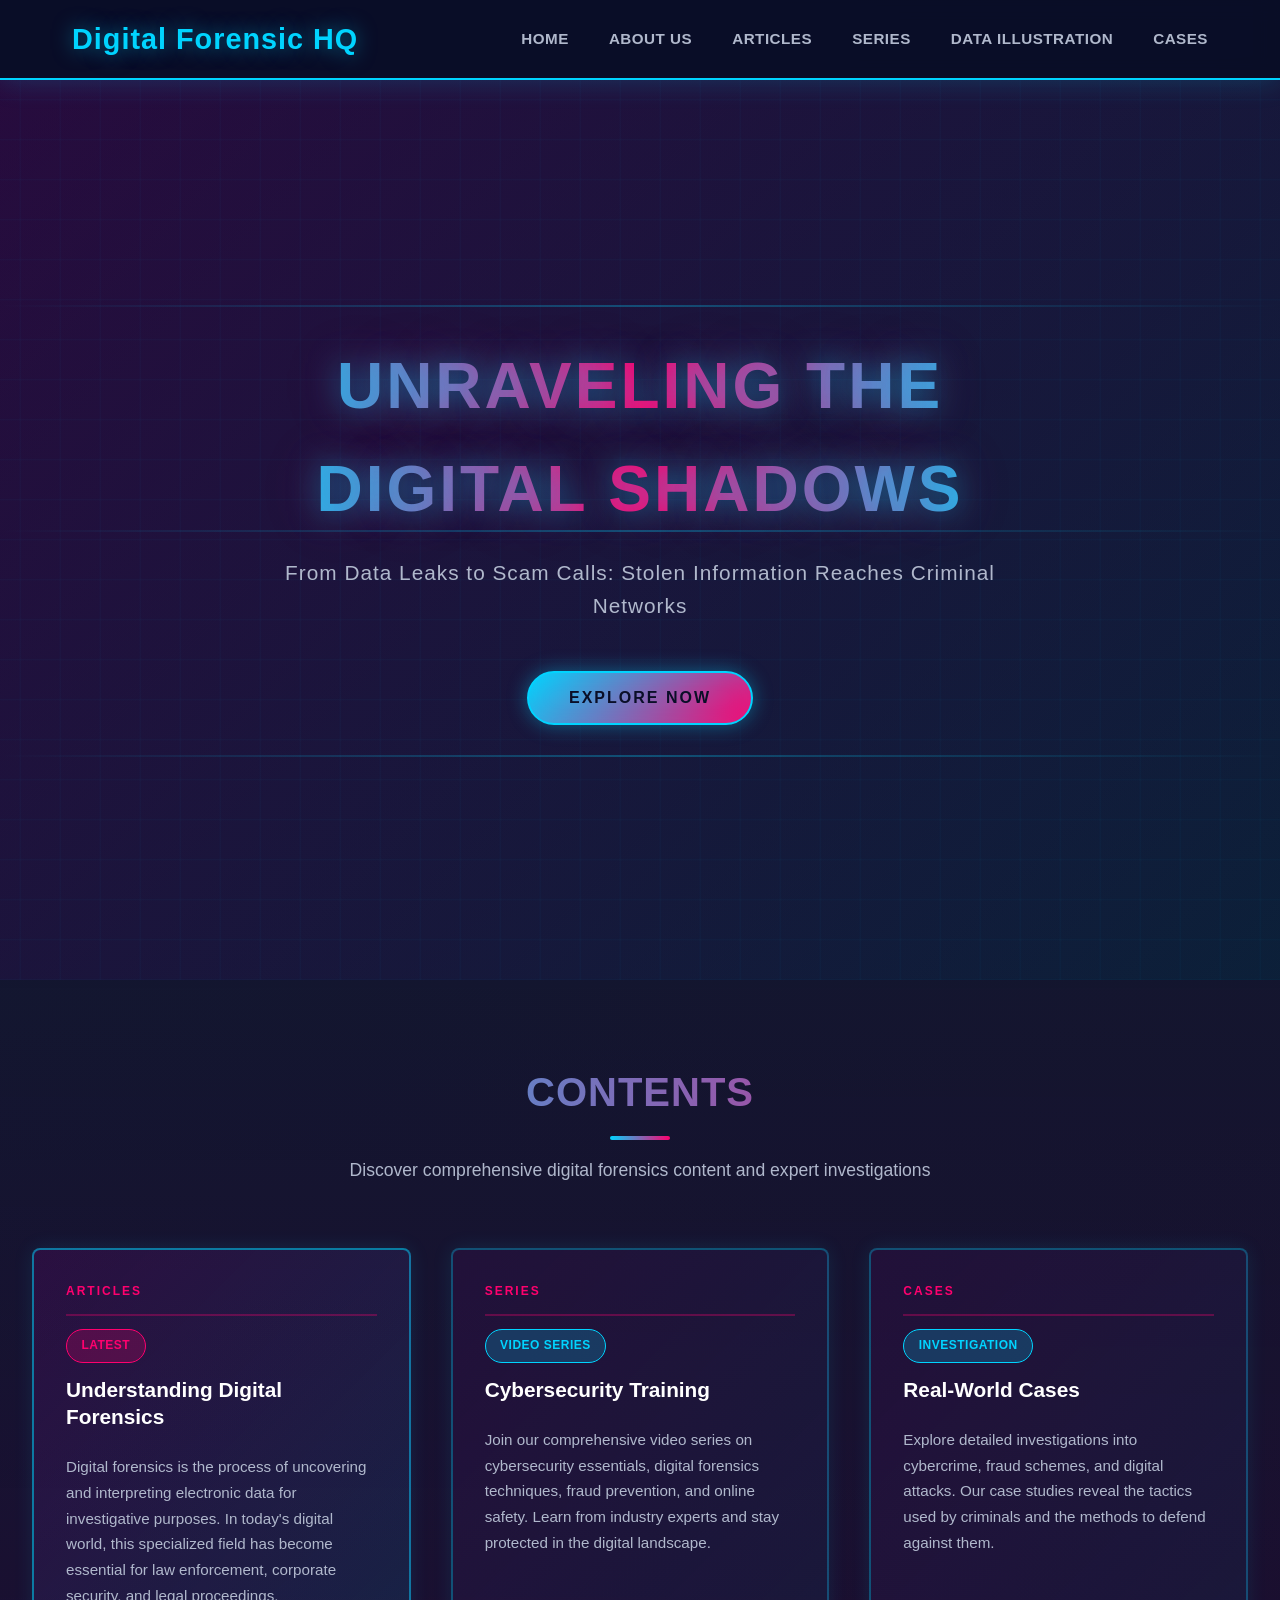
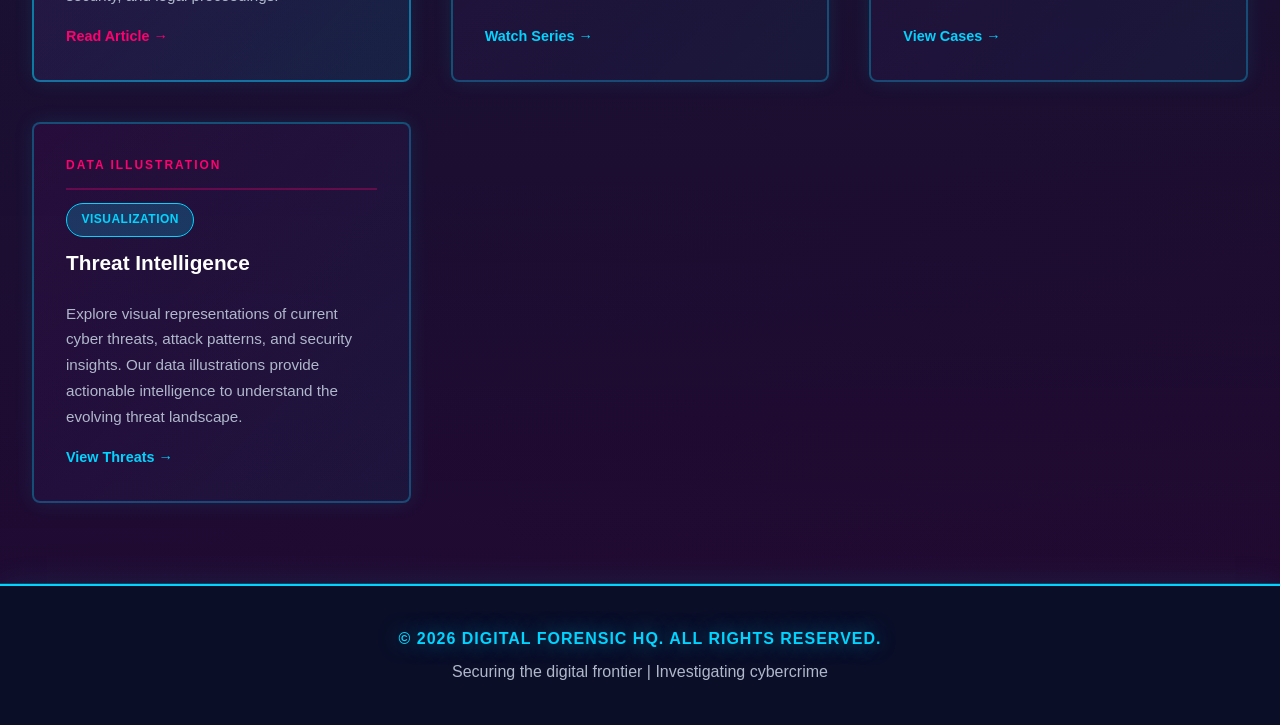
==== index.html @ 9def60b6 "feat: Add comprehensive cases page with real-world data breach case studies and takeaways" ====
<!DOCTYPE html>
<html lang="en">
<head>
    <meta charset="UTF-8">
    <meta name="viewport" content="width=device-width, initial-scale=1.0">
    <title>Digital Forensic HQ</title>
    <link rel="icon" href="data:image/svg+xml,<svg xmlns='http://www.w3.org/2000/svg' viewBox='0 0 100 100'><text y='75' font-size='75' fill='%2300d4ff' font-weight='bold'>◆</text></svg>" type="image/svg+xml">
    <link rel="stylesheet" href="styles.css">
</head>
<body>
    <!-- Navigation -->
    <nav class="navbar">
        <div class="nav-container">
            <div class="nav-logo">
                <span class="logo-text">Digital Forensic HQ</span>
            </div>
            <ul class="nav-menu">
                <li class="nav-item"><a href="index.html" class="nav-link">Home</a></li>
                <li class="nav-item"><a href="about.html" class="nav-link">About Us</a></li>
                <li class="nav-item dropdown">
                    <a href="articles.html" class="nav-link dropdown-toggle">Articles</a>
                    <ul class="dropdown-menu">
                        <li><a href="article1.html" class="dropdown-link">Article 1</a></li>
                        <li><a href="article2.html" class="dropdown-link">Article 2</a></li>
                        <li><a href="article3.html" class="dropdown-link">Article 3</a></li>
                    </ul>
                </li>
                <li class="nav-item"><a href="series.html" class="nav-link">Series</a></li>
                <li class="nav-item"><a href="data-illustration.html" class="nav-link">Data Illustration</a></li>
                <li class="nav-item"><a href="cases.html" class="nav-link">Cases</a></li>
            </ul>
            <div class="hamburger" id="hamburger">
                <span></span>
                <span></span>
                <span></span>
            </div>
        </div>
    </nav>

    <!-- Hero Section -->
    <section class="hero">
        <div class="circuit-overlay"></div>
        <div class="hero-content">
            <h1 class="hero-title">Unraveling the Digital Shadows</h1>
            <p class="hero-subtitle">From Data Leaks to Scam Calls: Stolen Information Reaches Criminal Networks</p>
            <button class="cta-button">Explore Now</button>
        </div>
        <div class="neon-lines">
            <div class="line line-1"></div>
            <div class="line line-2"></div>
            <div class="line line-3"></div>
        </div>
    </section>

    <!-- Services Section -->
    <section class="content-section" id="content">
        <div class="content-container">
            <div class="section-header">
                <h2 class="section-title">Contents</h2>
                <p class="section-subtitle">Discover comprehensive digital forensics content and expert investigations</p>
            </div>
            <div class="content-grid">
                <!-- Featured Content Card -->
                <article class="content-card featured">
                    <div class="content-category">ARTICLES</div>
                    <div class="content-header">
                        <span class="content-badge">Latest</span>
                        <h3 class="content-title">Understanding Digital Forensics</h3>
                    </div>
                    <p class="content-description">Digital forensics is the process of uncovering and interpreting electronic data for investigative purposes. In today's digital world, this specialized field has become essential for law enforcement, corporate security, and legal proceedings.</p>
                    <a href="article1.html" class="content-link">Read Article →</a>
                </article>

                <!-- Content Card 2 -->
                <article class="content-card">
                    <div class="content-category">SERIES</div>
                    <div class="content-header">
                        <span class="content-badge">Video Series</span>
                        <h3 class="content-title">Cybersecurity Training</h3>
                    </div>
                    <p class="content-description">Join our comprehensive video series on cybersecurity essentials, digital forensics techniques, fraud prevention, and online safety. Learn from industry experts and stay protected in the digital landscape.</p>
                    <a href="series.html" class="content-link">Watch Series →</a>
                </article>

                <!-- Content Card 3 -->
                <article class="content-card">
                    <div class="content-category">CASES</div>
                    <div class="content-header">
                        <span class="content-badge">Investigation</span>
                        <h3 class="content-title">Real-World Cases</h3>
                    </div>
                    <p class="content-description">Explore detailed investigations into cybercrime, fraud schemes, and digital attacks. Our case studies reveal the tactics used by criminals and the methods to defend against them.</p>
                    <a href="article1.html" class="content-link">View Cases →</a>
                </article>

                <!-- Content Card 4 -->
                <article class="content-card">
                    <div class="content-category">DATA ILLUSTRATION</div>
                    <div class="content-header">
                        <span class="content-badge">Visualization</span>
                        <h3 class="content-title">Threat Intelligence</h3>
                    </div>
                    <p class="content-description">Explore visual representations of current cyber threats, attack patterns, and security insights. Our data illustrations provide actionable intelligence to understand the evolving threat landscape.</p>
                    <a href="data-illustration.html" class="content-link">View Threats →</a>
                </article>
            </div>
        </div>
    </section>

    <!-- Footer -->
    <footer class="footer">
        <div class="footer-content">
            <p>&copy; 2026 Digital Forensic HQ. All rights reserved.</p>
            <p>Securing the digital frontier | Investigating cybercrime</p>
        </div>
    </footer>

    <script src="script.js"></script>
</body>
</html>
---- styles.css ----
/* ===========================
   DIGITAL FORENSIC HQ - CYBERPUNK THEME
   Professional Structure + Neon Colors
   =========================== */

* {
    margin: 0;
    padding: 0;
    box-sizing: border-box;
}

:root {
    --primary-dark: #0a0e27;
    --secondary-dark: #1a1f3a;
    --accent-cyan: #00d4ff;
    --accent-magenta: #ff006e;
    --accent-purple: #6a0572;
    --text-primary: #ffffff;
    --text-secondary: #b0b8cc;
    --neon-glow: 0 0 20px rgba(0, 212, 255, 0.5);
    --neon-glow-magenta: 0 0 20px rgba(255, 0, 110, 0.5);
}

html {
    scroll-behavior: smooth;
}

body {
    font-family: 'Segoe UI', Tahoma, Geneva, Verdana, sans-serif;
    background: linear-gradient(135deg, var(--primary-dark) 0%, #0f0a20 100%);
    color: var(--text-primary);
    line-height: 1.6;
    overflow-x: hidden;
}

/* ===== TOP BAR ===== */
.top-bar {
    background: var(--primary-dark);
    color: var(--text-primary);
    padding: 0.7rem 0;
    border-bottom: 2px solid var(--accent-cyan);
    font-size: 0.85rem;
    box-shadow: 0 0 20px rgba(0, 212, 255, 0.2);
}

.top-bar-container {
    max-width: 1200px;
    margin: 0 auto;
    padding: 0 2rem;
    display: flex;
    justify-content: space-between;
    align-items: center;
}

.top-bar-date,
.top-bar-edition {
    letter-spacing: 0.5px;
}

/* ===== NAVIGATION ===== */
.navbar {
    position: sticky;
    top: 0;
    width: 100%;
    background: rgba(10, 14, 39, 0.95);
    backdrop-filter: blur(10px);
    border-bottom: 2px solid var(--accent-cyan);
    box-shadow: 0 0 30px rgba(0, 212, 255, 0.2);
    z-index: 1000;
    padding: 0;
}

.nav-container {
    max-width: 1200px;
    margin: 0 auto;
    padding: 1rem 2rem;
    display: flex;
    justify-content: space-between;
    align-items: center;
}

.nav-logo {
    display: flex;
    align-items: center;
    font-size: 1.8rem;
    font-weight: 700;
    color: var(--accent-cyan);
    text-decoration: none;
    letter-spacing: 1px;
    text-shadow: var(--neon-glow);
}

.logo-text {
    color: var(--accent-cyan);
    text-shadow: var(--neon-glow);
}

.nav-menu {
    display: flex;
    list-style: none;
    gap: 2.5rem;
}

.nav-link {
    color: var(--text-secondary);
    text-decoration: none;
    font-size: 0.95rem;
    font-weight: 600;
    letter-spacing: 0.5px;
    position: relative;
    transition: all 0.3s ease;
    text-transform: uppercase;
}

.nav-link::after {
    content: '';
    position: absolute;
    bottom: -5px;
    left: 0;
    width: 0;
    height: 3px;
    background: linear-gradient(90deg, var(--accent-cyan), var(--accent-magenta));
    transition: width 0.3s ease;
}

.nav-link:hover {
    color: var(--accent-cyan);
    text-shadow: var(--neon-glow);
}

.nav-link:hover::after {
    width: 100%;
}

/* ===== DROPDOWN MENU ===== */
.dropdown {
    position: relative;
}


.dropdown:hover .dropdown-toggle::after {
    transform: rotate(180deg);
}

.dropdown-menu {
    display: none;
    position: absolute;
    top: 100%;
    left: 0;
    background: rgba(10, 14, 39, 0.98);
    backdrop-filter: blur(10px);
    border: 2px solid var(--accent-cyan);
    border-top: none;
    border-radius: 0 0 5px 5px;
    min-width: 250px;
    list-style: none;
    padding: 0.5rem 0;
    margin-top: -2px;
    box-shadow: 0 10px 30px rgba(0, 212, 255, 0.2);
    z-index: 999;
}

.dropdown:hover .dropdown-menu {
    display: block;
    animation: slideDown 0.3s ease;
}

@keyframes slideDown {
    from {
        opacity: 0;
        transform: translateY(-10px);
    }
    to {
        opacity: 1;
        transform: translateY(0);
    }
}

.dropdown-menu li {
    padding: 0;
}

.dropdown-link {
    display: block;
    padding: 0.8rem 1.5rem;
    color: var(--text-secondary);
    text-decoration: none;
    font-size: 0.9rem;
    letter-spacing: 0.5px;
    transition: all 0.3s ease;
    border-left: 3px solid transparent;
    text-transform: none;
}

.dropdown-link:hover {
    color: var(--accent-cyan);
    background: rgba(0, 212, 255, 0.1);
    border-left-color: var(--accent-magenta);
    text-shadow: var(--neon-glow);
}

.hamburger {
    display: none;
    flex-direction: column;
    cursor: pointer;
    gap: 5px;
    z-index: 1001;
}

.hamburger span {
    width: 25px;
    height: 3px;
    background: var(--accent-cyan);
    transition: all 0.3s ease;
    border-radius: 2px;
    display: block;
}

.hamburger.active span:nth-child(1) {
    transform: rotate(-45deg) translate(-5px, 6px);
}

.hamburger.active span:nth-child(2) {
    opacity: 0;
}

.hamburger.active span:nth-child(3) {
    transform: rotate(45deg) translate(-5px, -6px);
}

/* ===== FEATURED STORY SECTION ===== */
.featured-story {
    background: linear-gradient(135deg, rgba(106, 5, 114, 0.3) 0%, rgba(0, 212, 255, 0.1) 100%);
    padding: 4rem 2rem;
    border-bottom: 3px solid var(--accent-cyan);
}

.featured-container {
    max-width: 1200px;
    margin: 0 auto;
}

.main-story {
    max-width: 900px;
}

.story-title {
    font-size: 3.2rem;
    font-weight: 900;
    color: var(--text-primary);
    margin-bottom: 1rem;
    line-height: 1.2;
    text-transform: uppercase;
    letter-spacing: 2px;
    background: linear-gradient(90deg, var(--accent-cyan), var(--accent-magenta), var(--accent-cyan));
    -webkit-background-clip: text;
    -webkit-text-fill-color: transparent;
    background-clip: text;
    text-shadow: 0 0 30px rgba(0, 212, 255, 0.5), 0 0 60px rgba(255, 0, 110, 0.3);
}

.story-subtitle {
    font-size: 1.4rem;
    color: var(--text-secondary);
    margin-bottom: 1rem;
    font-style: italic;
}

.story-byline {
    font-size: 0.9rem;
    color: var(--text-secondary);
    margin-bottom: 1.5rem;
    font-weight: 600;
}

.story-excerpt {
    font-size: 1.1rem;
    color: var(--text-primary);
    margin-bottom: 2rem;
    line-height: 1.8;
    max-width: 700px;
}

.read-button {
    background: linear-gradient(135deg, var(--accent-cyan), var(--accent-magenta));
    color: var(--primary-dark);
    padding: 0.9rem 2rem;
    border: 2px solid var(--accent-cyan);
    border-radius: 3px;
    font-size: 0.95rem;
    font-weight: 600;
    cursor: pointer;
    transition: all 0.3s ease;
    text-transform: uppercase;
    letter-spacing: 0.5px;
    box-shadow: 0 0 20px rgba(0, 212, 255, 0.4);
}

.read-button:hover {
    transform: scale(1.05);
    box-shadow: 0 0 40px rgba(0, 212, 255, 0.6), 0 0 80px rgba(255, 0, 110, 0.3);
}

/* ===== HERO SECTION ===== */
.hero {
    margin-top: 0;
    min-height: 100vh;
    display: flex;
    align-items: center;
    justify-content: center;
    position: relative;
    overflow: hidden;
    background: linear-gradient(135deg, rgba(106, 5, 114, 0.3) 0%, rgba(0, 212, 255, 0.1) 100%);
}

.circuit-overlay {
    position: absolute;
    top: 0;
    left: 0;
    right: 0;
    bottom: 0;
    background-image:
        linear-gradient(0deg, transparent 24%, rgba(0, 212, 255, 0.05) 25%, rgba(0, 212, 255, 0.05) 26%, transparent 27%, transparent 74%, rgba(0, 212, 255, 0.05) 75%, rgba(0, 212, 255, 0.05) 76%, transparent 77%, transparent),
        linear-gradient(90deg, transparent 24%, rgba(0, 212, 255, 0.05) 25%, rgba(0, 212, 255, 0.05) 26%, transparent 27%, transparent 74%, rgba(0, 212, 255, 0.05) 75%, rgba(0, 212, 255, 0.05) 76%, transparent 77%, transparent);
    background-size: 80px 80px;
    animation: moveGrid 8s linear infinite;
    opacity: 0.5;
}

@keyframes moveGrid {
    0% { transform: translate(0, 0); }
    100% { transform: translate(80px, 80px); }
}

.hero-content {
    position: relative;
    z-index: 10;
    text-align: center;
    max-width: 800px;
}

.hero-title {
    font-size: 4rem;
    font-weight: 900;
    margin-bottom: 1rem;
    text-transform: uppercase;
    letter-spacing: 3px;
    text-shadow: 0 0 30px rgba(0, 212, 255, 0.5),
                 0 0 60px rgba(255, 0, 110, 0.3);
    background: linear-gradient(90deg, var(--accent-cyan), var(--accent-magenta), var(--accent-cyan));
    -webkit-background-clip: text;
    -webkit-text-fill-color: transparent;
    background-clip: text;
    animation: flicker 0.15s infinite;
}

@keyframes flicker {
    0%, 19%, 21%, 23%, 25%, 54%, 56%, 100% {
        text-shadow: 0 0 30px rgba(0, 212, 255, 0.5),
                     0 0 60px rgba(255, 0, 110, 0.3);
    }
    20%, 24%, 55% {
        text-shadow: 0 0 10px rgba(0, 212, 255, 0.3),
                     0 0 20px rgba(255, 0, 110, 0.1);
    }
}

.hero-subtitle {
    font-size: 1.3rem;
    color: var(--text-secondary);
    margin-bottom: 3rem;
    letter-spacing: 1px;
}

.cta-button {
    padding: 1rem 2.5rem;
    font-size: 1rem;
    font-weight: bold;
    text-transform: uppercase;
    letter-spacing: 2px;
    background: linear-gradient(135deg, var(--accent-cyan), var(--accent-magenta));
    color: var(--primary-dark);
    border: 2px solid var(--accent-cyan);
    border-radius: 50px;
    cursor: pointer;
    transition: all 0.3s ease;
    box-shadow: 0 0 20px rgba(0, 212, 255, 0.4), inset 0 0 20px rgba(0, 212, 255, 0.1);
    position: relative;
    overflow: hidden;
}

.cta-button::before {
    content: '';
    position: absolute;
    top: 50%;
    left: 50%;
    width: 0;
    height: 0;
    border-radius: 50%;
    background: rgba(255, 255, 255, 0.2);
    transform: translate(-50%, -50%);
    transition: width 0.6s, height 0.6s;
}

.cta-button:hover {
    transform: scale(1.05);
    box-shadow: 0 0 40px rgba(0, 212, 255, 0.6), 
                0 0 80px rgba(255, 0, 110, 0.3),
                inset 0 0 30px rgba(0, 212, 255, 0.2);
}

.cta-button:active {
    transform: scale(0.98);
}

.neon-lines {
    position: absolute;
    width: 100%;
    height: 100%;
    pointer-events: none;
}

.line {
    position: absolute;
    background: linear-gradient(90deg, transparent, var(--accent-cyan), transparent);
    opacity: 0.3;
    animation: lineMove 4s linear infinite;
}

.line-1 {
    width: 100%;
    height: 2px;
    top: 25%;
}

.line-2 {
    width: 100%;
    height: 2px;
    top: 50%;
    animation-delay: 1.3s;
}

.line-3 {
    width: 100%;
    height: 2px;
    top: 75%;
    animation-delay: 2.6s;
}

@keyframes lineMove {
    0% { transform: translateX(-100%); }
    100% { transform: translateX(100%); }
}

/* ===== SECTION TITLES ===== */
.section-title {
    font-size: 2.5rem;
    font-weight: 900;
    color: var(--text-primary);
    margin-bottom: 2.5rem;
    text-align: center;
    position: relative;
    padding-bottom: 1rem;
    text-transform: uppercase;
    letter-spacing: 2px;
    background: linear-gradient(90deg, var(--accent-cyan), var(--accent-magenta));
    -webkit-background-clip: text;
    -webkit-text-fill-color: transparent;
    background-clip: text;
}

.section-title::after {
    content: '';
    position: absolute;
    bottom: 0;
    left: 50%;
    transform: translateX(-50%);
    width: 60px;
    height: 4px;
    background: linear-gradient(90deg, var(--accent-cyan), var(--accent-magenta));
    border-radius: 2px;
}

/* ===== CONTENT SECTION ===== */
.content-section {
    padding: 5rem 2rem;
    background: linear-gradient(180deg, rgba(26, 31, 58, 0.5) 0%, rgba(106, 5, 114, 0.2) 100%);
    border-bottom: 1px solid rgba(0, 212, 255, 0.2);
}

.content-container {
    max-width: 1400px;
    margin: 0 auto;
}

.section-header {
    text-align: center;
    margin-bottom: 4rem;
}

.section-header .section-title {
    font-size: 2.5rem;
    font-weight: 900;
    background: linear-gradient(90deg, var(--accent-cyan), var(--accent-magenta), var(--accent-cyan));
    background-size: 200% auto;
    -webkit-background-clip: text;
    -webkit-text-fill-color: transparent;
    background-clip: text;
    letter-spacing: 1px;
    margin-bottom: 1rem;
}

.section-subtitle {
    font-size: 1.1rem;
    color: var(--text-secondary);
    max-width: 700px;
    margin: 0 auto;
    line-height: 1.6;
}

.content-grid {
    display: grid;
    grid-template-columns: repeat(auto-fit, minmax(320px, 1fr));
    gap: 2.5rem;
}

.content-card {
    background: linear-gradient(135deg, rgba(106, 5, 114, 0.15) 0%, rgba(0, 212, 255, 0.05) 100%);
    border: 2px solid rgba(0, 212, 255, 0.3);
    border-radius: 8px;
    padding: 2rem;
    transition: all 0.3s ease;
    position: relative;
    overflow: hidden;
    box-shadow: 0 0 20px rgba(0, 212, 255, 0.1);
    display: flex;
    flex-direction: column;
}

.content-card::before {
    content: '';
    position: absolute;
    top: 0;
    left: -100%;
    width: 100%;
    height: 100%;
    background: linear-gradient(90deg, transparent, rgba(0, 212, 255, 0.1), transparent);
    transition: left 0.5s ease;
}

.content-card:hover {
    transform: translateY(-8px);
    border-color: var(--accent-cyan);
    box-shadow: 0 0 40px rgba(0, 212, 255, 0.3), 0 0 60px rgba(255, 0, 110, 0.2);
}

.content-card:hover::before {
    left: 100%;
}

.content-card.featured {
    grid-column: span 1;
    background: linear-gradient(135deg, rgba(106, 5, 114, 0.25) 0%, rgba(0, 212, 255, 0.1) 100%);
    border: 2px solid rgba(0, 212, 255, 0.5);
}

.content-card.featured:hover {
    border-color: var(--accent-magenta);
    box-shadow: 0 0 50px rgba(0, 212, 255, 0.4), 0 0 80px rgba(255, 0, 110, 0.3);
}

.content-header {
    margin-bottom: 1.5rem;
}

.content-badge {
    display: inline-block;
    background: rgba(0, 212, 255, 0.2);
    color: var(--accent-cyan);
    padding: 0.4rem 0.9rem;
    border-radius: 20px;
    font-size: 0.75rem;
    font-weight: 700;
    text-transform: uppercase;
    letter-spacing: 0.5px;
    margin-bottom: 0.8rem;
    border: 1px solid var(--accent-cyan);
}

.content-card.featured .content-badge {
    background: rgba(255, 0, 110, 0.2);
    color: var(--accent-magenta);
    border-color: var(--accent-magenta);
}

.content-title {
    font-size: 1.3rem;
    font-weight: 700;
    color: var(--text-primary);
    margin: 0;
    line-height: 1.3;
}

.content-description {
    color: var(--text-secondary);
    margin-bottom: 1rem;
    line-height: 1.7;
    font-size: 0.95rem;
}

.content-link {
    color: var(--accent-cyan);
    text-decoration: none;
    font-weight: 600;
    font-size: 0.9rem;
    transition: all 0.3s ease;
    margin-top: auto;
    display: inline-block;
}

.content-link:hover {
    color: var(--accent-magenta);
    transform: translateX(5px);
}

.content-card.featured .content-link {
    color: var(--accent-magenta);
}

.content-card.featured .content-link:hover {
    color: var(--accent-cyan);
}

.content-category {
    display: inline-block;
    font-size: 0.75rem;
    font-weight: 900;
    color: var(--accent-magenta);
    letter-spacing: 2px;
    text-transform: uppercase;
    margin-bottom: 0.8rem;
    padding-bottom: 0.8rem;
    border-bottom: 2px solid rgba(255, 0, 110, 0.3);
    width: 100%;
}

/* Responsive Design for Content Section */
@media (max-width: 1024px) {
    .section-header {
        margin-bottom: 3rem;
    }

    .section-header .section-title {
        font-size: 2rem;
    }

    .content-card.featured {
        grid-column: span 1;
    }

    .content-grid {
        grid-template-columns: repeat(auto-fit, minmax(280px, 1fr));
    }
}

@media (max-width: 768px) {
    .content-section {
        padding: 3rem 1.5rem;
    }

    .section-header {
        margin-bottom: 2.5rem;
    }

    .section-header .section-title {
        font-size: 1.8rem;
    }

    .section-subtitle {
        font-size: 1rem;
    }

    .content-grid {
        grid-template-columns: 1fr;
        gap: 2rem;
    }

    .content-card {
        padding: 1.5rem;
    }

    .content-title {
        font-size: 1.1rem;
    }

    .content-description {
        font-size: 0.9rem;
    }
}

@media (max-width: 480px) {
    .content-section {
        padding: 2rem 1rem;
    }

    .section-header {
        margin-bottom: 2rem;
    }

    .section-header .section-title {
        font-size: 1.5rem;
    }

    .section-subtitle {
        font-size: 0.9rem;
    }

    .content-grid {
        gap: 1.5rem;
    }

    .content-card {
        padding: 1.2rem;
    }

    .content-badge {
        font-size: 0.65rem;
        padding: 0.3rem 0.7rem;
    }

    .content-title {
        font-size: 1rem;
    }

    .content-description {
        font-size: 0.85rem;
        margin-bottom: 0.8rem;
    }
}

.services-container {
    max-width: 1200px;
    margin: 0 auto;
}

.services-grid {
    display: grid;
    grid-template-columns: repeat(auto-fit, minmax(300px, 1fr));
    gap: 2rem;
}

.service-card {
    background: rgba(26, 31, 58, 0.8);
    padding: 2rem;
    border: 2px solid rgba(0, 212, 255, 0.3);
    border-left: 4px solid var(--accent-magenta);
    border-radius: 5px;
    transition: all 0.3s ease;
    position: relative;
    overflow: hidden;
    box-shadow: 0 0 20px rgba(0, 212, 255, 0.1);
}

.service-card:hover {
    transform: translateY(-5px);
    border-left-color: var(--accent-cyan);
    border-color: var(--accent-cyan);
    box-shadow: 0 0 40px rgba(0, 212, 255, 0.3), 0 0 60px rgba(255, 0, 110, 0.2);
}

.service-header {
    margin-bottom: 1rem;
}

.service-title {
    font-size: 1.3rem;
    font-weight: 700;
    color: var(--accent-cyan);
    margin: 0;
    text-transform: uppercase;
    letter-spacing: 1px;
}

.service-description {
    color: var(--text-secondary);
    margin-bottom: 1.5rem;
    line-height: 1.7;
}

.service-link {
    color: var(--accent-cyan);
    text-decoration: none;
    font-weight: 600;
    transition: all 0.3s ease;
    display: inline-block;
}

.service-link:hover {
    color: var(--accent-magenta);
    margin-left: 5px;
    text-shadow: var(--neon-glow-magenta);
}

/* ===== WHY CHOOSE SECTION ===== */
.why-choose {
    padding: 5rem 2rem;
    background: linear-gradient(180deg, rgba(106, 5, 114, 0.3) 0%, rgba(10, 14, 39, 0.8) 100%);
    border-bottom: 1px solid rgba(255, 0, 110, 0.2);
}

.why-choose-container {
    max-width: 1200px;
    margin: 0 auto;
}

.why-choose-grid {
    display: grid;
    grid-template-columns: repeat(auto-fit, minmax(250px, 1fr));
    gap: 2rem;
}

.why-item {
    background: linear-gradient(135deg, rgba(26, 31, 58, 0.6) 0%, rgba(106, 5, 114, 0.2) 100%);
    padding: 2rem;
    border-left: 4px solid var(--accent-magenta);
    border-right: 1px solid rgba(0, 212, 255, 0.2);
    border-radius: 5px;
    transition: all 0.3s ease;
    text-align: center;
    position: relative;
}

.why-item:hover {
    border-left-color: var(--accent-cyan);
    transform: translateX(10px);
    box-shadow: inset 0 0 20px rgba(0, 212, 255, 0.1);
}

.why-number {
    font-size: 2.5rem;
    font-weight: 700;
    color: var(--accent-magenta);
    margin-bottom: 0.5rem;
    opacity: 0.8;
}

.why-title {
    font-size: 1.2rem;
    font-weight: 700;
    color: var(--accent-cyan);
    margin-bottom: 1rem;
    text-transform: uppercase;
    letter-spacing: 1px;
}

.why-item p {
    color: var(--text-secondary);
    line-height: 1.6;
}

/* ===== THREATS SECTION ===== */
.threats-section {
    padding: 5rem 2rem;
    background: linear-gradient(180deg, rgba(10, 14, 39, 0.8) 0%, rgba(26, 31, 58, 0.5) 100%);
    border-top: 1px solid rgba(255, 0, 110, 0.2);
}

.threats-container {
    max-width: 1200px;
    margin: 0 auto;
}

.threats-grid {
    display: grid;
    grid-template-columns: repeat(auto-fit, minmax(320px, 1fr));
    gap: 2rem;
}

.threat-item {
    background: rgba(26, 31, 58, 0.7);
    padding: 2rem;
    border: 2px solid rgba(255, 0, 110, 0.2);
    border-top: 4px solid var(--accent-magenta);
    border-radius: 5px;
    transition: all 0.3s ease;
    position: relative;
}

.threat-item:hover {
    border-color: var(--accent-magenta);
    box-shadow: 0 0 30px rgba(255, 0, 110, 0.3);
    transform: translateY(-3px);
}

.threat-tag {
    display: inline-block;
    padding: 0.4rem 0.8rem;
    border-radius: 3px;
    font-size: 0.75rem;
    font-weight: 700;
    letter-spacing: 0.5px;
    margin-bottom: 1rem;
    text-transform: uppercase;
}

.threat-tag.high {
    background: rgba(255, 0, 110, 0.2);
    color: #ff6b9d;
    border: 1px solid rgba(255, 0, 110, 0.5);
}

.threat-tag.medium {
    background: rgba(0, 212, 255, 0.2);
    color: #00d4ff;
    border: 1px solid rgba(0, 212, 255, 0.5);
}

.threat-title {
    font-size: 1.3rem;
    font-weight: 700;
    color: var(--accent-magenta);
    margin-bottom: 0.8rem;
    text-transform: uppercase;
    letter-spacing: 1px;
}

.threat-description {
    color: var(--text-secondary);
    margin-bottom: 1.5rem;
    line-height: 1.7;
}

.threat-link {
    color: var(--accent-cyan);
    text-decoration: none;
    font-weight: 600;
    transition: all 0.3s ease;
    display: inline-block;
}

.threat-link:hover {
    color: var(--accent-magenta);
    margin-left: 5px;
    text-shadow: var(--neon-glow-magenta);
}

/* ===== CONTACT SECTION ===== */
.contact-section {
    padding: 5rem 2rem;
    background: linear-gradient(180deg, rgba(26, 31, 58, 0.5) 0%, rgba(106, 5, 114, 0.2) 100%);
    border-top: 1px solid rgba(0, 212, 255, 0.2);
}

.contact-container {
    max-width: 1200px;
    margin: 0 auto;
}

.contact-wrapper {
    display: grid;
    grid-template-columns: 1.5fr 1fr;
    gap: 3rem;
    margin-top: 2rem;
}

.contact-form-wrapper {
    background: rgba(26, 31, 58, 0.8);
    padding: 2rem;
    border: 2px solid rgba(0, 212, 255, 0.3);
    border-radius: 5px;
    box-shadow: 0 0 20px rgba(0, 212, 255, 0.1);
}

.contact-form {
    display: flex;
    flex-direction: column;
    gap: 1.5rem;
}

.form-group {
    display: flex;
    flex-direction: column;
}

.form-group input,
.form-group textarea {
    padding: 0.9rem;
    border: 2px solid rgba(0, 212, 255, 0.3);
    border-radius: 3px;
    font-family: 'Segoe UI', sans-serif;
    font-size: 0.95rem;
    background: rgba(26, 31, 58, 0.8);
    color: var(--text-primary);
    transition: all 0.3s ease;
}

.form-group input::placeholder,
.form-group textarea::placeholder {
    color: rgba(176, 184, 204, 0.6);
}

.form-group input:focus,
.form-group textarea:focus {
    outline: none;
    border-color: var(--accent-cyan);
    box-shadow: 0 0 20px rgba(0, 212, 255, 0.2);
    background: rgba(26, 31, 58, 1);
}

.submit-button {
    padding: 0.9rem 2rem;
    background: linear-gradient(135deg, var(--accent-cyan), var(--accent-magenta));
    color: var(--primary-dark);
    border: 2px solid var(--accent-cyan);
    border-radius: 3px;
    font-size: 0.95rem;
    font-weight: 700;
    cursor: pointer;
    transition: all 0.3s ease;
    text-transform: uppercase;
    letter-spacing: 0.5px;
    align-self: flex-start;
    box-shadow: 0 0 20px rgba(0, 212, 255, 0.3);
}

.submit-button:hover {
    transform: translateY(-2px);
    box-shadow: 0 0 30px rgba(0, 212, 255, 0.5), 0 0 40px rgba(255, 0, 110, 0.3);
}

.contact-details {
    display: flex;
    flex-direction: column;
    gap: 2rem;
}

.detail-item {
    background: rgba(26, 31, 58, 0.6);
    padding: 1.5rem;
    border: 2px solid rgba(0, 212, 255, 0.2);
    border-left: 4px solid var(--accent-cyan);
    border-radius: 3px;
}

.detail-label {
    display: block;
    font-size: 0.85rem;
    font-weight: 700;
    color: var(--accent-cyan);
    text-transform: uppercase;
    letter-spacing: 0.5px;
    margin-bottom: 0.5rem;
    text-shadow: var(--neon-glow);
}

.detail-item p {
    color: var(--text-secondary);
    margin: 0;
    font-size: 1rem;
}

/* ===== FOOTER ===== */
.footer {
    background: rgba(10, 14, 39, 0.95);
    border-top: 2px solid var(--accent-cyan);
    padding: 2rem;
    text-align: center;
    box-shadow: 0 0 30px rgba(0, 212, 255, 0.1);
}

.footer-content p {
    color: var(--text-secondary);
    margin: 0.5rem 0;
}

.footer-content p:first-child {
    color: var(--accent-cyan);
    text-transform: uppercase;
    letter-spacing: 1px;
    font-weight: bold;
    text-shadow: var(--neon-glow);
}

/* ===== RESPONSIVE DESIGN ===== */
@media (max-width: 768px) {
    .hero {
        min-height: 80vh;
        padding: 2rem 0;
    }

    .hero-title {
        font-size: 2.2rem;
    }

    .hero-subtitle {
        font-size: 1rem;
    }

    .neon-lines {
        display: none;
    }

    .nav-menu {
        display: flex;
        position: fixed;
        left: -100%;
        top: 60px;
        flex-direction: column;
        background-color: var(--secondary-dark);
        width: 100%;
        text-align: center;
        transition: left 0.3s ease;
        gap: 0;
        border-bottom: 2px solid var(--accent-cyan);
        box-shadow: 0 0 20px rgba(0, 212, 255, 0.2);
        padding: 0;
        z-index: 999;
    }

    .nav-menu.active {
        left: 0;
    }

    .nav-item {
        padding: 1.5rem 0;
        border-bottom: 1px solid rgba(0, 212, 255, 0.2);
    }

    .hamburger {
        display: flex;
    }

    .hamburger.active span:nth-child(1) {
        transform: rotate(-45deg) translate(-5px, 6px);
    }

    .hamburger.active span:nth-child(2) {
        opacity: 0;
    }

    .hamburger.active span:nth-child(3) {
        transform: rotate(45deg) translate(-5px, -6px);
    }

    .dropdown-menu {
        position: static;
        display: none;
        background: rgba(0, 212, 255, 0.05);
        border: 1px solid rgba(0, 212, 255, 0.3);
        border-top: none;
        box-shadow: none;
        min-width: auto;
        margin-top: 0;
        border-radius: 0;
        padding: 0;
        max-height: 0;
        overflow: hidden;
        transition: max-height 0.3s ease;
    }

    .dropdown.active .dropdown-menu {
        display: block;
        max-height: 500px;
        padding: 0.5rem 0;
        animation: none;
    }

    .dropdown-toggle::after {
        content: '▼';
        margin-left: 0.5rem;
        font-size: 0.75rem;
        transition: transform 0.3s ease;
        display: inline-block;
    }

    .dropdown.active .dropdown-toggle::after {
        transform: rotate(180deg);
    }

    .dropdown-link {
        text-align: left;
        padding: 0.8rem 2rem;
        font-size: 0.85rem;
        display: block;
        width: 100%;
        border-left: 3px solid transparent;
        cursor: pointer;
    }

    .dropdown-link:hover {
        background: rgba(0, 212, 255, 0.15);
        border-left-color: var(--accent-magenta);
    }

    .story-title {
        font-size: 2rem;
    }

    .story-subtitle {
        font-size: 1.1rem;
    }

    .section-title {
        font-size: 1.8rem;
    }

    .contact-wrapper {
        grid-template-columns: 1fr;
    }

    .services-grid,
    .why-choose-grid,
    .threats-grid {
        grid-template-columns: 1fr;
    }

    .top-bar-container {
        flex-direction: column;
        gap: 0.5rem;
        text-align: center;
    }
}

@media (max-width: 480px) {
    body {
        font-size: 14px;
    }

    .hero {
        min-height: 60vh;
        padding: 1rem 0;
    }

    .hero-content {
        padding: 2rem 1rem;
    }

    .hero-title {
        font-size: 1.8rem;
        line-height: 1.3;
    }

    .hero-subtitle {
        font-size: 0.95rem;
        margin-bottom: 1.5rem;
    }

    .cta-button {
        padding: 0.75rem 1.5rem;
        font-size: 0.9rem;
    }

    .nav-logo {
        font-size: 1rem;
    }

    .nav-container {
        padding: 0.8rem 1rem;
    }

    .top-bar {
        padding: 0.4rem 0;
        font-size: 0.7rem;
    }

    .featured-story {
        padding: 1.5rem 1rem;
    }

    .story-title {
        font-size: 1.5rem;
        letter-spacing: 0px;
    }

    .story-subtitle {
        font-size: 0.95rem;
    }

    .story-excerpt {
        font-size: 0.95rem;
        line-height: 1.6;
    }

    .section-title {
        font-size: 1.4rem;
        margin-bottom: 1.5rem;
        letter-spacing: 0px;
    }

    .service-card,
    .threat-item,
    .detail-item {
        padding: 1.2rem;
    }

    .service-title,
    .threat-title {
        font-size: 1rem;
    }

    .services-section,
    .why-choose,
    .threats-section,
    .contact-section {
        padding: 1.5rem 1rem;
    }

    .read-button {
        padding: 0.7rem 1.3rem;
        font-size: 0.85rem;
    }

    .why-number {
        font-size: 1.8rem;
    }

    .why-title {
        font-size: 1rem;
    }

    .submit-button {
        padding: 0.7rem 1.3rem;
        font-size: 0.85rem;
    }

    .contact-form {
        gap: 1rem;
    }

    input,
    textarea {
        font-size: 16px;
    }

    .footer-content p {
        font-size: 0.85rem;
    }
}
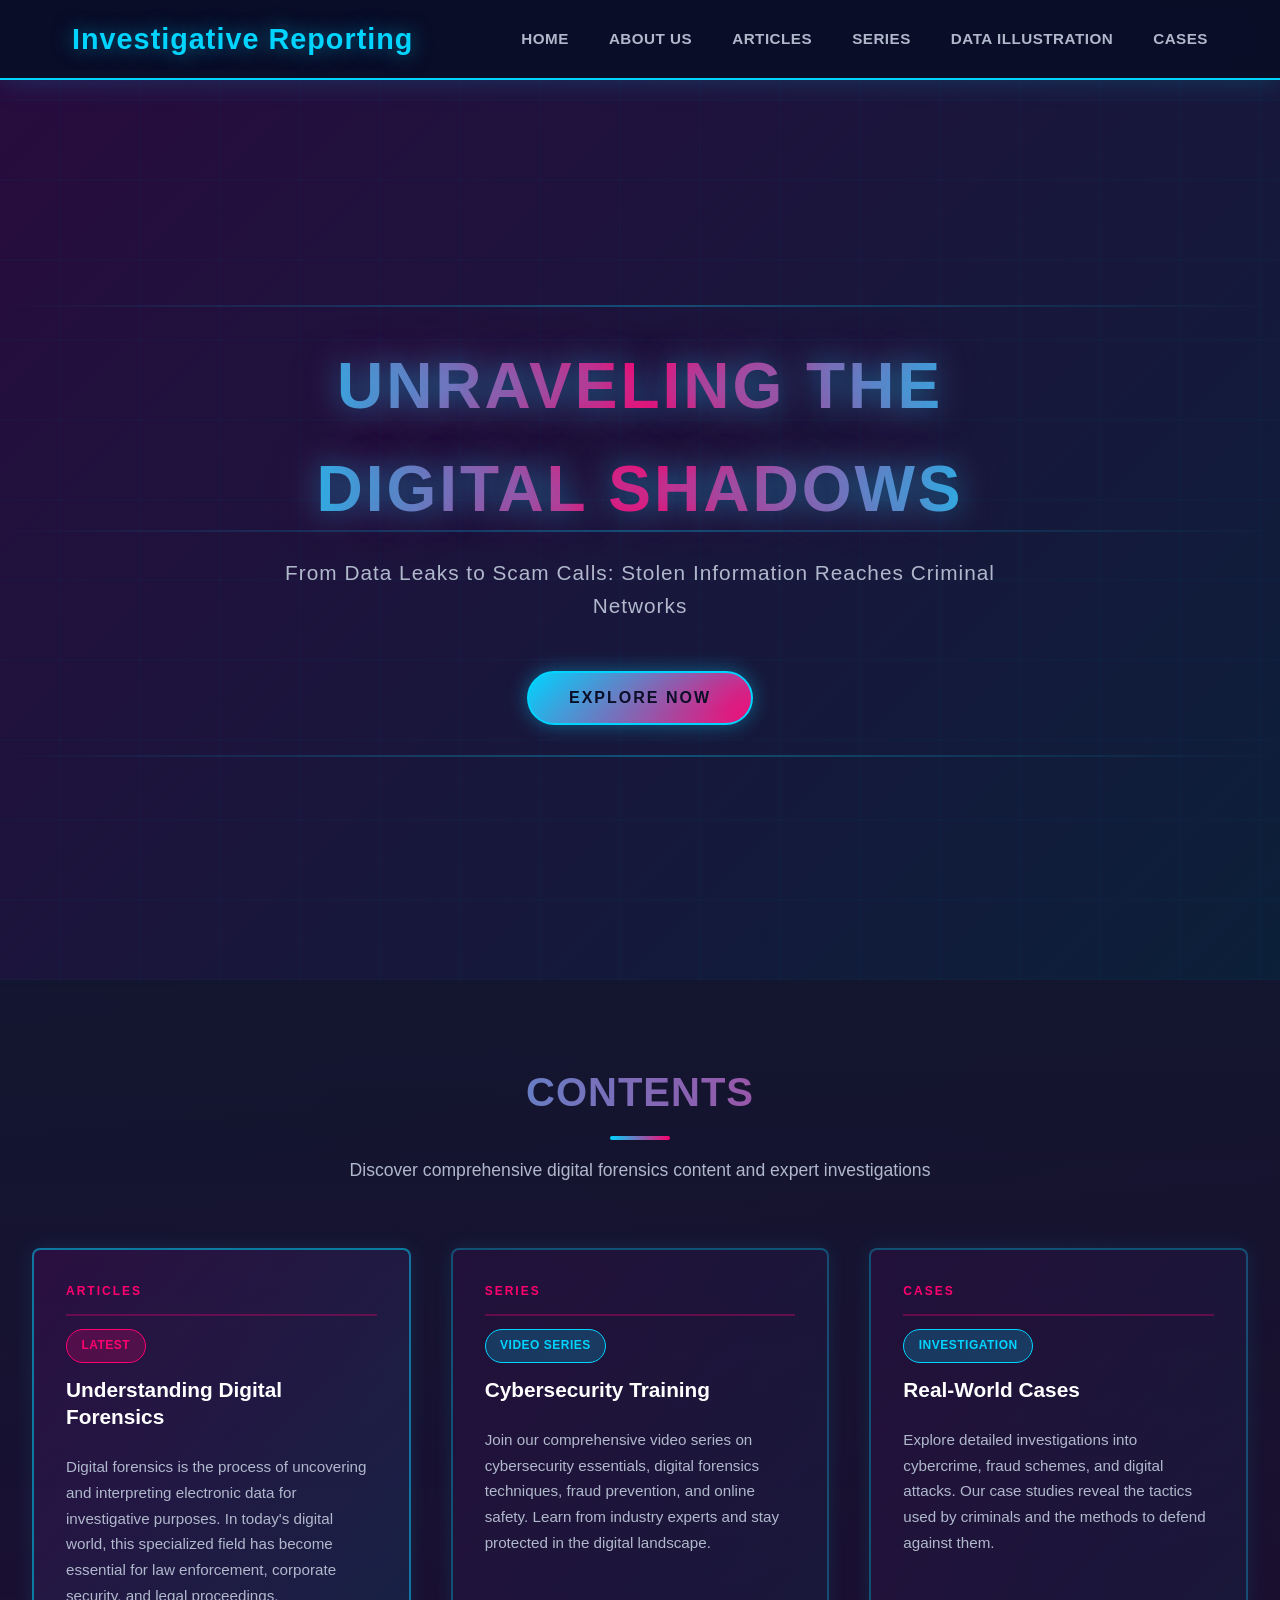
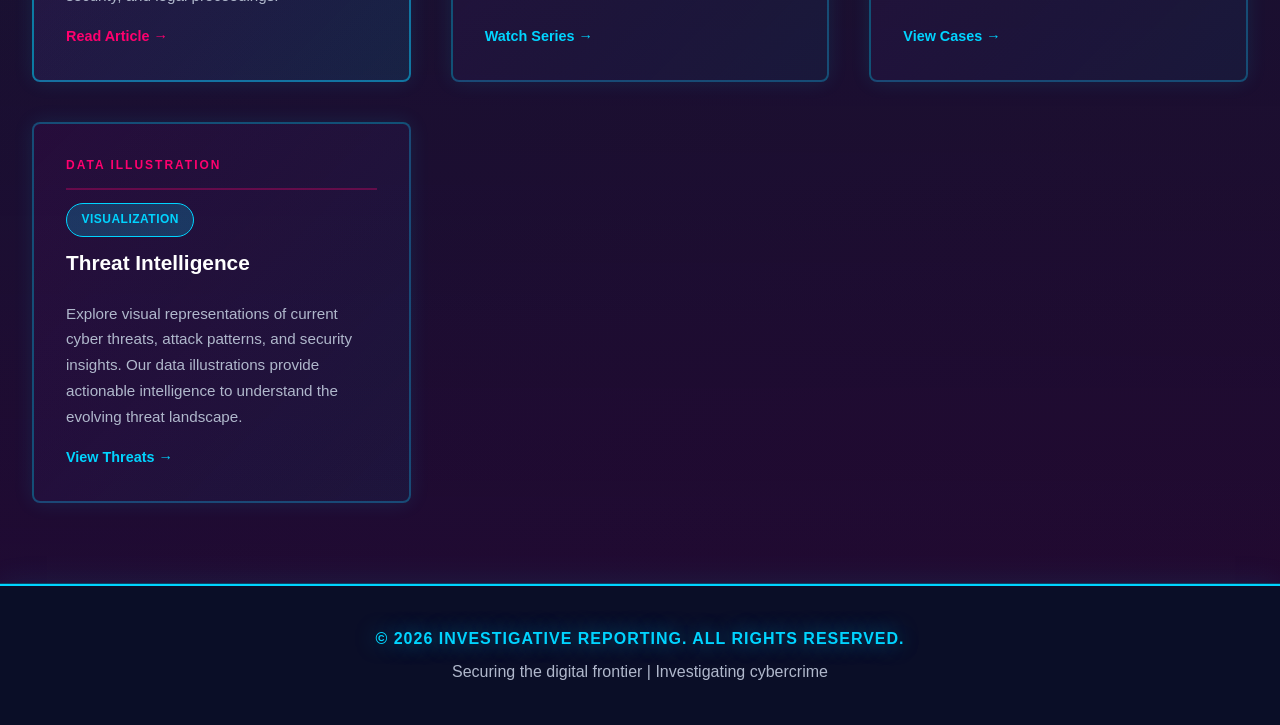
==== commit 97574a5e: "Update Article 2 with phishing scam content and remove hero background image" ====
--- a/index.html
+++ b/index.html
@@ -3,7 +3,7 @@
 <head>
     <meta charset="UTF-8">
     <meta name="viewport" content="width=device-width, initial-scale=1.0">
-    <title>Digital Forensic HQ</title>
+    <title>Investigative Reporting</title>
     <link rel="icon" href="data:image/svg+xml,<svg xmlns='http://www.w3.org/2000/svg' viewBox='0 0 100 100'><text y='75' font-size='75' fill='%2300d4ff' font-weight='bold'>◆</text></svg>" type="image/svg+xml">
     <link rel="stylesheet" href="styles.css">
 </head>
@@ -12,7 +12,7 @@
     <nav class="navbar">
         <div class="nav-container">
             <div class="nav-logo">
-                <span class="logo-text">Digital Forensic HQ</span>
+                <span class="logo-text">Investigative Reporting</span>
             </div>
             <ul class="nav-menu">
                 <li class="nav-item"><a href="index.html" class="nav-link">Home</a></li>
@@ -110,7 +110,7 @@
     <!-- Footer -->
     <footer class="footer">
         <div class="footer-content">
-            <p>&copy; 2026 Digital Forensic HQ. All rights reserved.</p>
+            <p>&copy; 2026 Investigative Reporting. All rights reserved.</p>
             <p>Securing the digital frontier | Investigating cybercrime</p>
         </div>
     </footer>
--- a/styles.css
+++ b/styles.css
@@ -320,8 +320,8 @@
     right: 0;
     bottom: 0;
     background-image:
-        linear-gradient(0deg, transparent 24%, rgba(0, 212, 255, 0.05) 25%, rgba(0, 212, 255, 0.05) 26%, transparent 27%, transparent 74%, rgba(0, 212, 255, 0.05) 75%, rgba(0, 212, 255, 0.05) 76%, transparent 77%, transparent),
-        linear-gradient(90deg, transparent 24%, rgba(0, 212, 255, 0.05) 25%, rgba(0, 212, 255, 0.05) 26%, transparent 27%, transparent 74%, rgba(0, 212, 255, 0.05) 75%, rgba(0, 212, 255, 0.05) 76%, transparent 77%, transparent);
+        linear-gradient(0deg, transparent 60%, rgba(0, 212, 255, 0.05) 25%, rgba(0, 212, 255, 0.05) 26%, transparent 27%, transparent 74%, rgba(0, 212, 255, 0.05) 75%, rgba(0, 212, 255, 0.05) 76%, transparent 77%, transparent),
+        linear-gradient(90deg, transparent 60%, rgba(0, 212, 255, 0.05) 25%, rgba(0, 212, 255, 0.05) 26%, transparent 27%, transparent 74%, rgba(0, 212, 255, 0.05) 75%, rgba(0, 212, 255, 0.05) 76%, transparent 77%, transparent);
     background-size: 80px 80px;
     animation: moveGrid 8s linear infinite;
     opacity: 0.5;
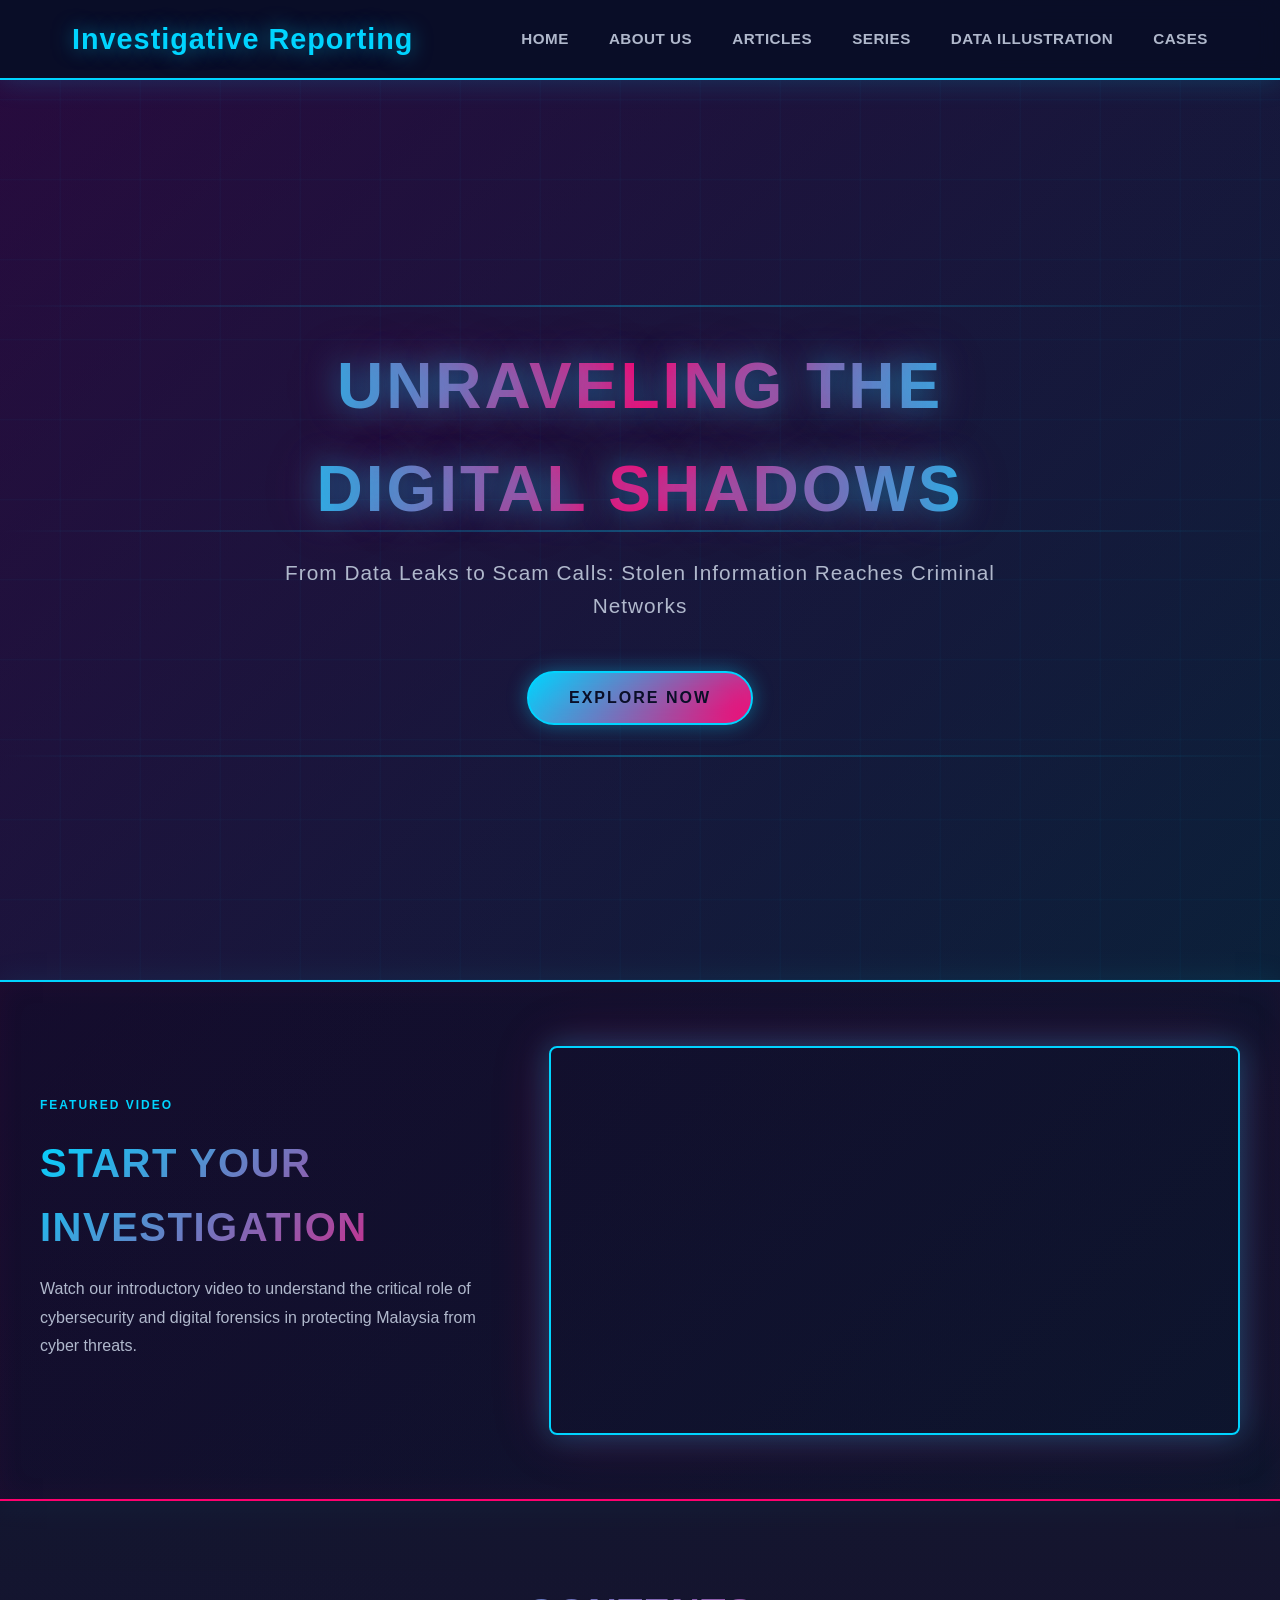
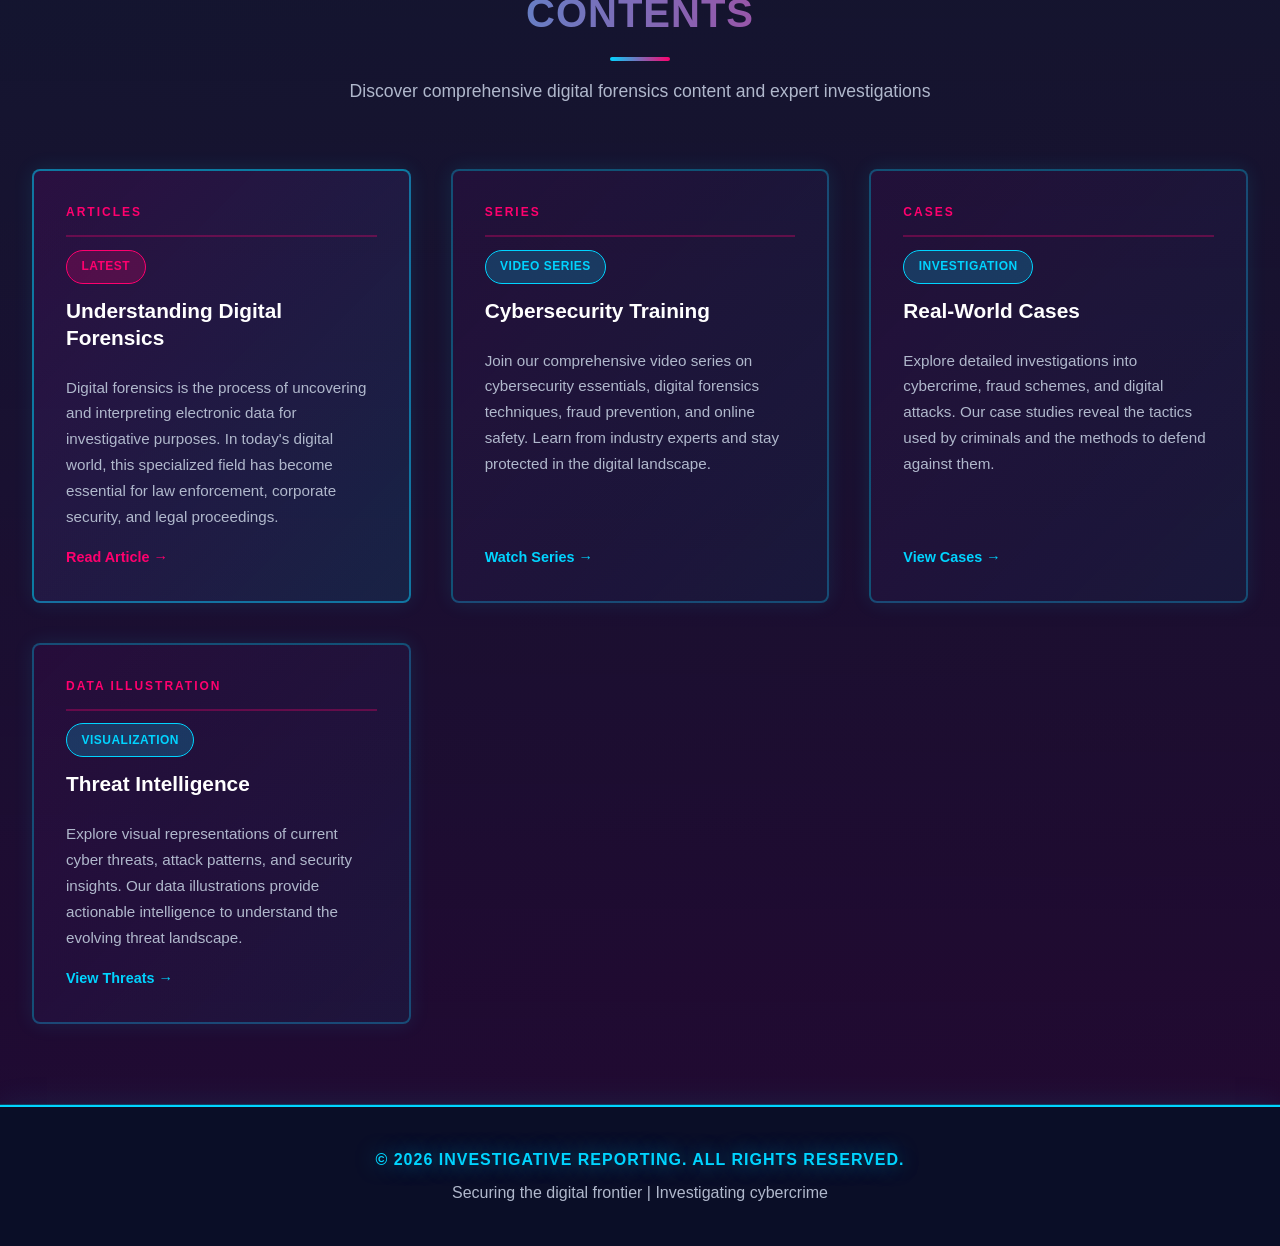
==== commit 042470bf: "Add video teaser section between hero and content sections on homepage" ====
--- a/index.html
+++ b/index.html
@@ -49,6 +49,20 @@
             <div class="line line-1"></div>
             <div class="line line-2"></div>
             <div class="line line-3"></div>
+        </div>
+    </section>
+
+    <!-- Video Teaser Section -->
+    <section class="video-teaser-section">
+        <div class="video-teaser-container">
+            <div class="teaser-content">
+                <span class="teaser-label">FEATURED VIDEO</span>
+                <h2 class="teaser-title">Start Your Investigation</h2>
+                <p class="teaser-description">Watch our introductory video to understand the critical role of cybersecurity and digital forensics in protecting Malaysia from cyber threats.</p>
+            </div>
+            <div class="teaser-video-wrapper">
+                <iframe class="teaser-video" src="https://drive.google.com/file/d/1dPPLXZ3o3-EnY8npwrTtPfp7CS45GUOE/preview" allow="autoplay" allowfullscreen></iframe>
+            </div>
         </div>
     </section>
 
--- a/styles.css
+++ b/styles.css
@@ -1337,3 +1337,127 @@
     }
 }
 
+/* ===== VIDEO TEASER SECTION ===== */
+.video-teaser-section {
+    padding: 4rem 2rem;
+    background: linear-gradient(135deg, rgba(106, 5, 114, 0.1) 0%, rgba(0, 212, 255, 0.05) 100%);
+    border-top: 2px solid var(--accent-cyan);
+    border-bottom: 2px solid var(--accent-magenta);
+    box-shadow: 0 0 30px rgba(0, 212, 255, 0.1), inset 0 0 30px rgba(255, 0, 110, 0.05);
+}
+
+.video-teaser-container {
+    max-width: 1200px;
+    margin: 0 auto;
+    display: grid;
+    grid-template-columns: 1fr 1.5fr;
+    gap: 3rem;
+    align-items: center;
+}
+
+.teaser-content {
+    display: flex;
+    flex-direction: column;
+    justify-content: center;
+}
+
+.teaser-label {
+    font-size: 0.75rem;
+    text-transform: uppercase;
+    letter-spacing: 2px;
+    color: var(--accent-cyan);
+    margin-bottom: 1rem;
+    font-weight: 700;
+}
+
+.teaser-title {
+    font-size: 2.5rem;
+    font-weight: 800;
+    margin-bottom: 1rem;
+    background: linear-gradient(135deg, var(--accent-cyan) 0%, var(--accent-magenta) 100%);
+    -webkit-background-clip: text;
+    -webkit-text-fill-color: transparent;
+    background-clip: text;
+    text-transform: uppercase;
+    letter-spacing: 1.5px;
+}
+
+.teaser-description {
+    font-size: 1rem;
+    color: var(--text-secondary);
+    line-height: 1.8;
+    margin-bottom: 1.5rem;
+}
+
+.teaser-video-wrapper {
+    position: relative;
+    width: 100%;
+    aspect-ratio: 16 / 9;
+    border-radius: 8px;
+    overflow: hidden;
+    border: 2px solid var(--accent-cyan);
+    box-shadow: 0 0 30px rgba(0, 212, 255, 0.3), 0 0 60px rgba(255, 0, 110, 0.2);
+}
+
+.teaser-video {
+    width: 100%;
+    height: 100%;
+    border: none;
+}
+
+@media (max-width: 1024px) {
+    .video-teaser-container {
+        grid-template-columns: 1fr;
+        gap: 2rem;
+    }
+
+    .teaser-title {
+        font-size: 2rem;
+    }
+
+    .teaser-description {
+        font-size: 0.95rem;
+    }
+}
+
+@media (max-width: 768px) {
+    .video-teaser-section {
+        padding: 3rem 1.5rem;
+    }
+
+    .teaser-title {
+        font-size: 1.6rem;
+        letter-spacing: 1px;
+    }
+
+    .teaser-label {
+        font-size: 0.7rem;
+        letter-spacing: 1.5px;
+    }
+
+    .teaser-description {
+        font-size: 0.9rem;
+        line-height: 1.6;
+    }
+}
+
+@media (max-width: 480px) {
+    .video-teaser-section {
+        padding: 2rem 1rem;
+    }
+
+    .teaser-title {
+        font-size: 1.3rem;
+        letter-spacing: 0.5px;
+    }
+
+    .teaser-label {
+        font-size: 0.65rem;
+        letter-spacing: 1px;
+    }
+
+    .teaser-description {
+        font-size: 0.85rem;
+        line-height: 1.5;
+    }
+}
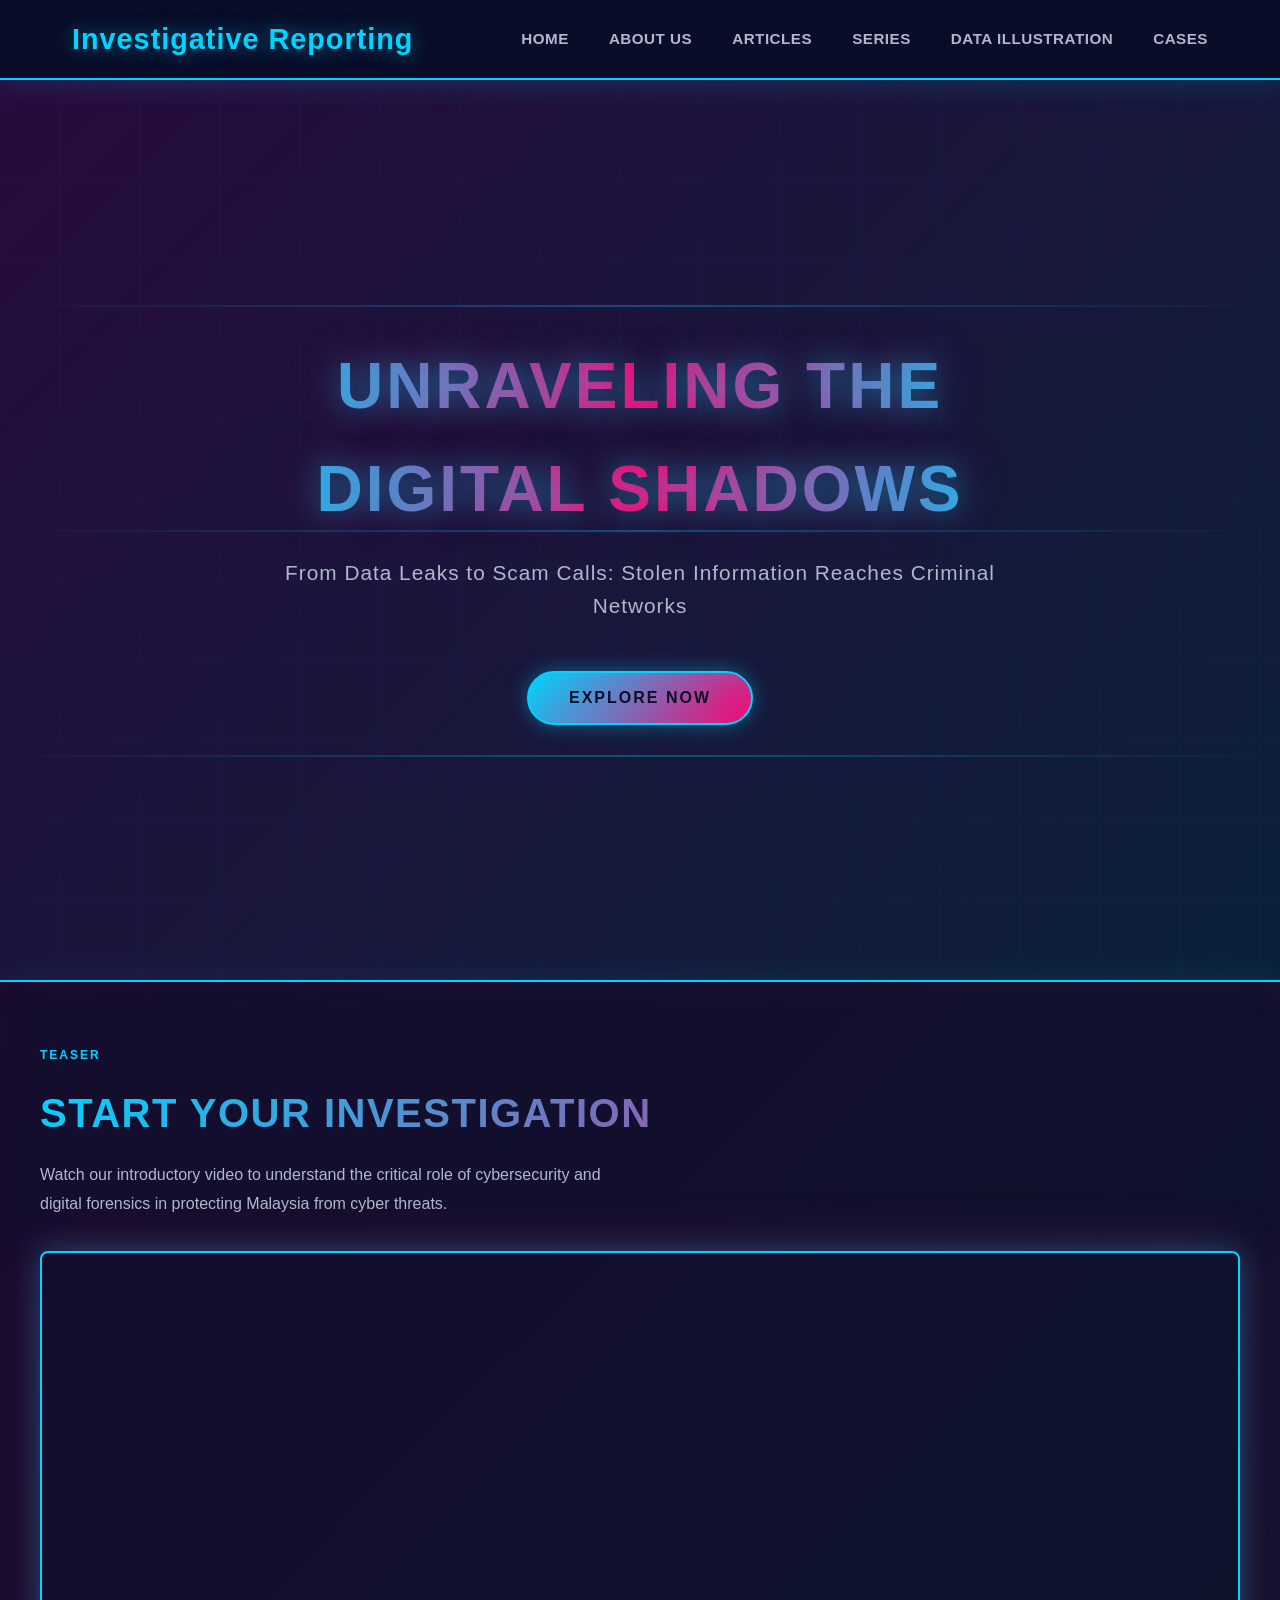
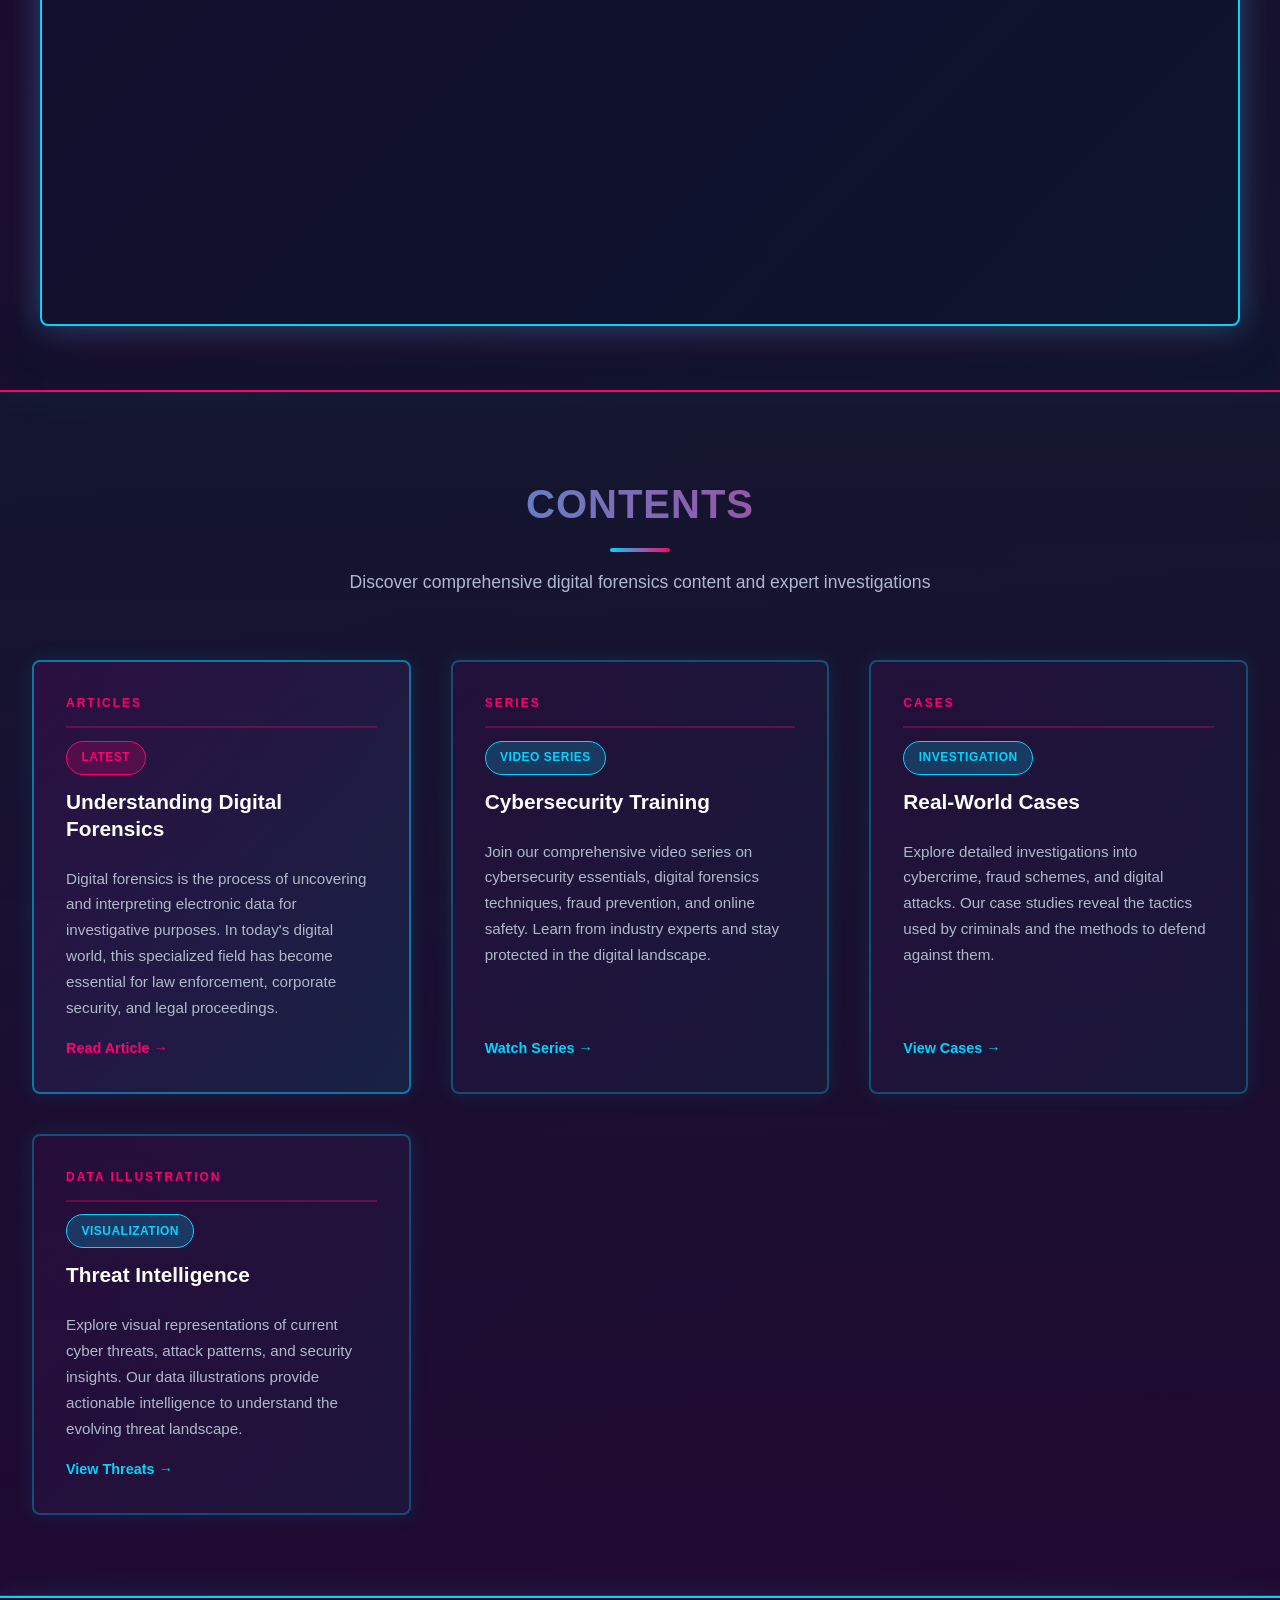
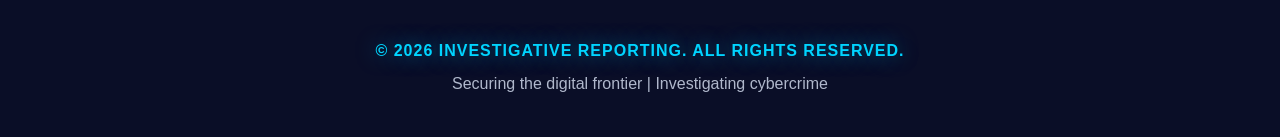
==== commit 33b23d27: "Restructure video teaser - move teaser label/title to top, stack vertically, remove side-by-side lay" ====
--- a/index.html
+++ b/index.html
@@ -55,8 +55,8 @@
     <!-- Video Teaser Section -->
     <section class="video-teaser-section">
         <div class="video-teaser-container">
-            <div class="teaser-content">
-                <span class="teaser-label">FEATURED VIDEO</span>
+            <div class="teaser-header">
+                <span class="teaser-label">TEASER</span>
                 <h2 class="teaser-title">Start Your Investigation</h2>
                 <p class="teaser-description">Watch our introductory video to understand the critical role of cybersecurity and digital forensics in protecting Malaysia from cyber threats.</p>
             </div>
--- a/styles.css
+++ b/styles.css
@@ -1349,16 +1349,15 @@
 .video-teaser-container {
     max-width: 1200px;
     margin: 0 auto;
-    display: grid;
-    grid-template-columns: 1fr 1.5fr;
-    gap: 3rem;
-    align-items: center;
-}
-
-.teaser-content {
     display: flex;
     flex-direction: column;
-    justify-content: center;
+    gap: 2rem;
+}
+
+.teaser-header {
+    display: flex;
+    flex-direction: column;
+    justify-content: flex-start;
 }
 
 .teaser-label {
@@ -1386,7 +1385,8 @@
     font-size: 1rem;
     color: var(--text-secondary);
     line-height: 1.8;
-    margin-bottom: 1.5rem;
+    margin-bottom: 0;
+    max-width: 600px;
 }
 
 .teaser-video-wrapper {
@@ -1406,11 +1406,6 @@
 }
 
 @media (max-width: 1024px) {
-    .video-teaser-container {
-        grid-template-columns: 1fr;
-        gap: 2rem;
-    }
-
     .teaser-title {
         font-size: 2rem;
     }
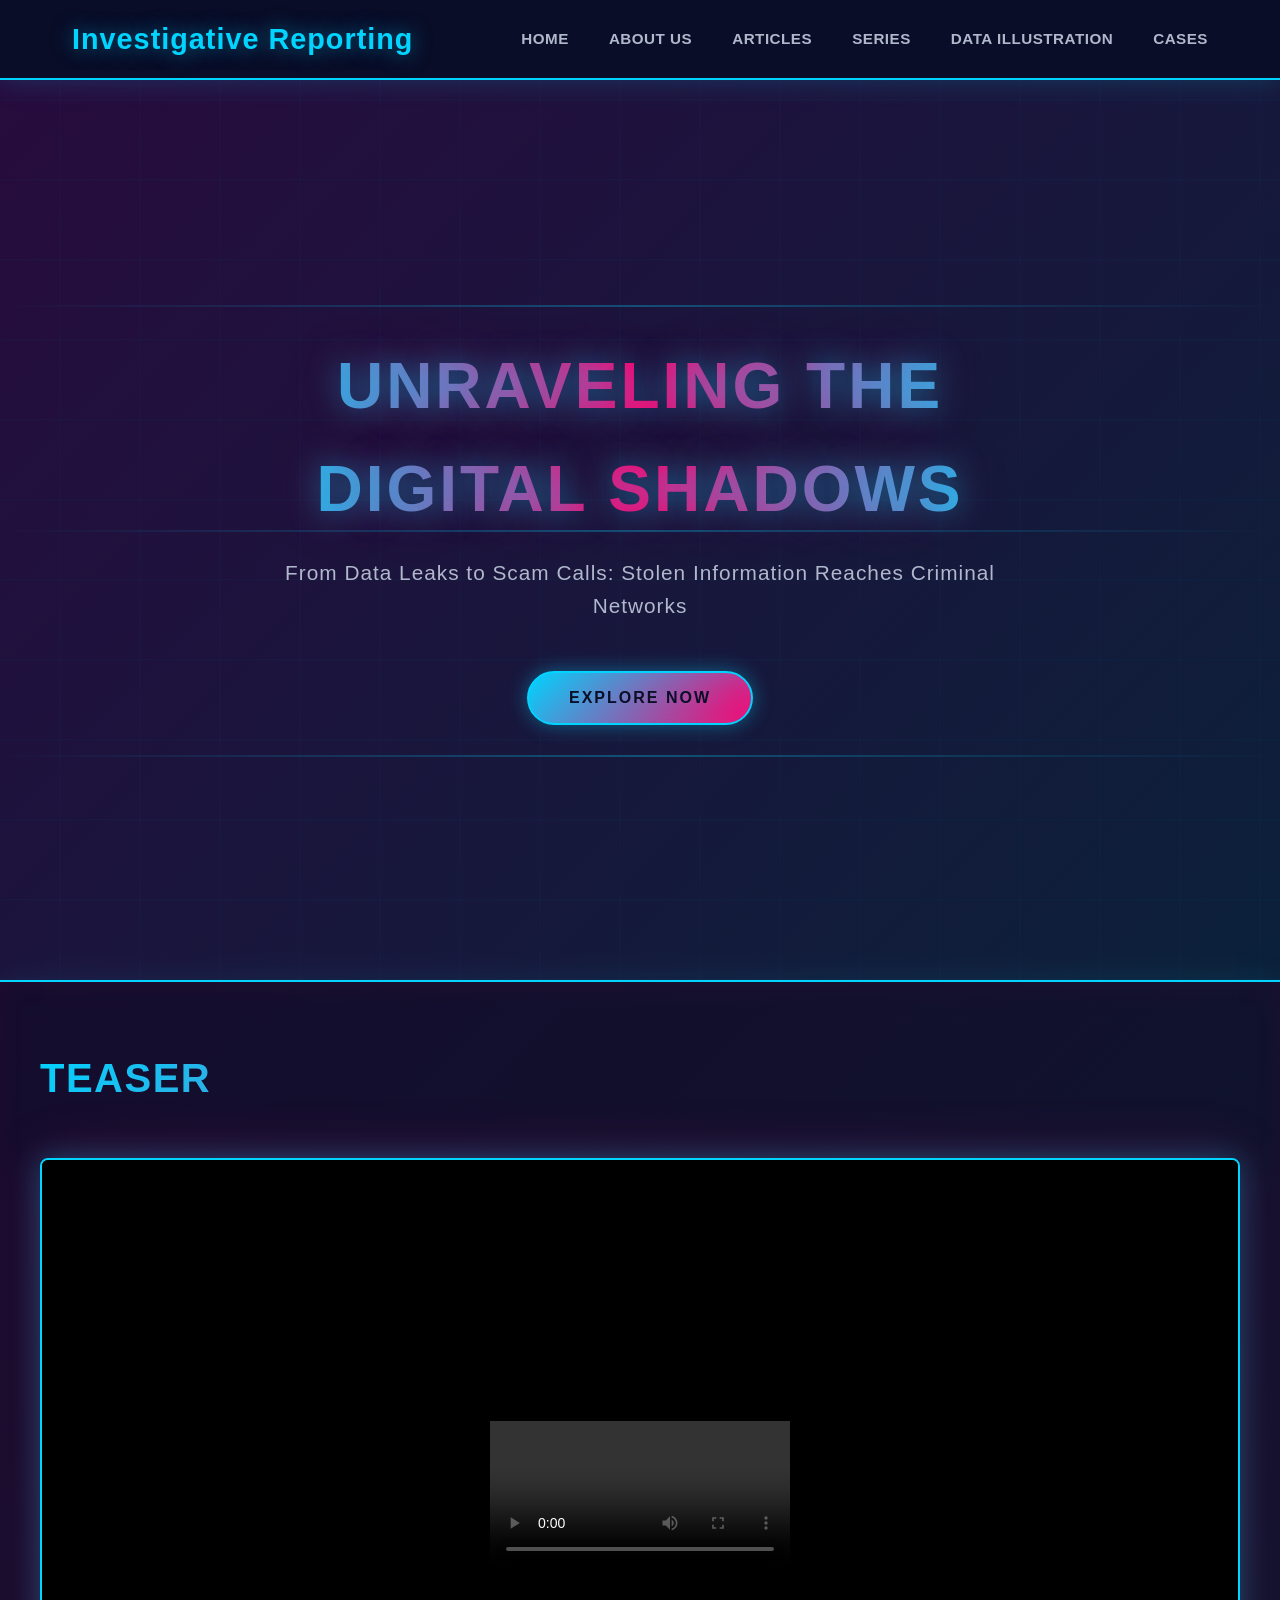
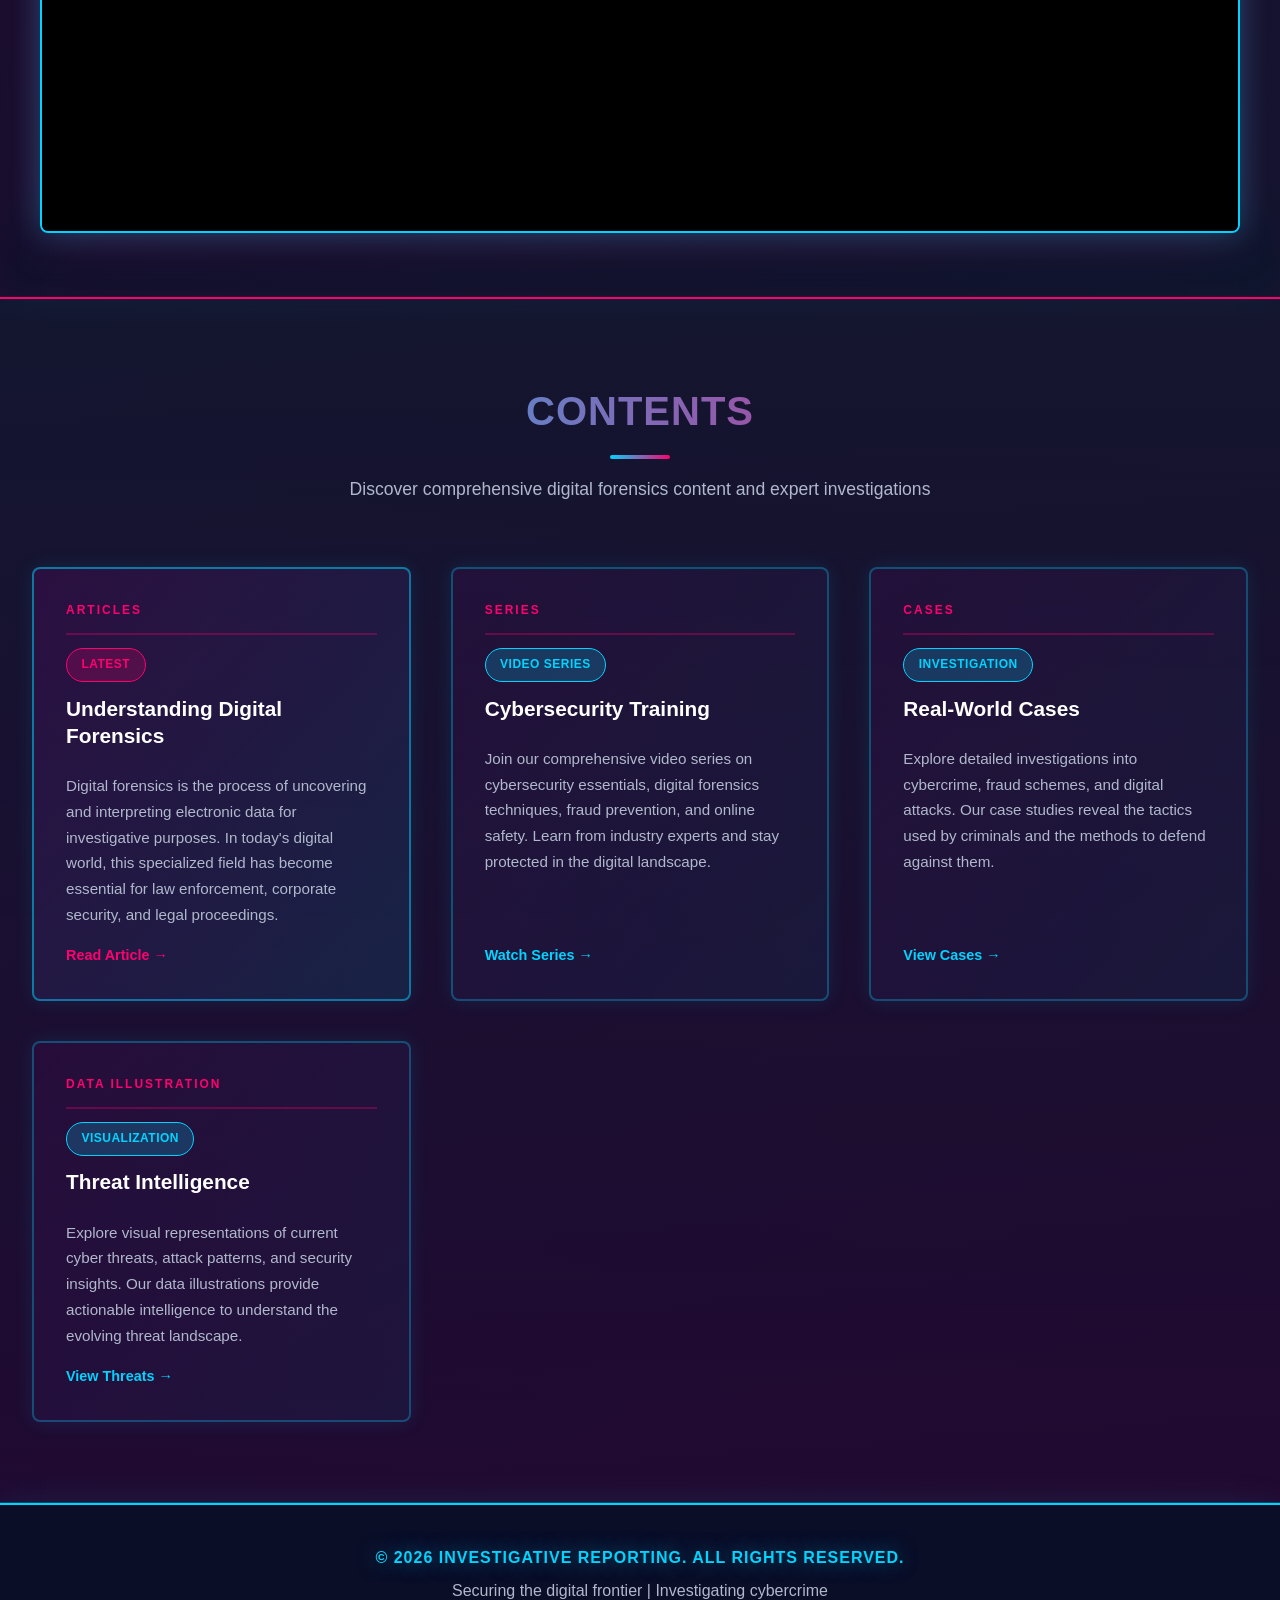
==== commit 75afec98: "Update homepage with teaser video section" ====
--- a/index.html
+++ b/index.html
@@ -56,12 +56,10 @@
     <section class="video-teaser-section">
         <div class="video-teaser-container">
             <div class="teaser-header">
-                <span class="teaser-label">TEASER</span>
-                <h2 class="teaser-title">Start Your Investigation</h2>
-                <p class="teaser-description">Watch our introductory video to understand the critical role of cybersecurity and digital forensics in protecting Malaysia from cyber threats.</p>
+                <h2 class="teaser-title">TEASER</h2>
             </div>
             <div class="teaser-video-wrapper">
-                <iframe class="teaser-video" src="https://drive.google.com/file/d/1dPPLXZ3o3-EnY8npwrTtPfp7CS45GUOE/preview" allow="autoplay" allowfullscreen></iframe>
+                <iframe class="teaser-video" src="assets/teaser.mp4" allow="autoplay" allowfullscreen></iframe>
             </div>
         </div>
     </section>
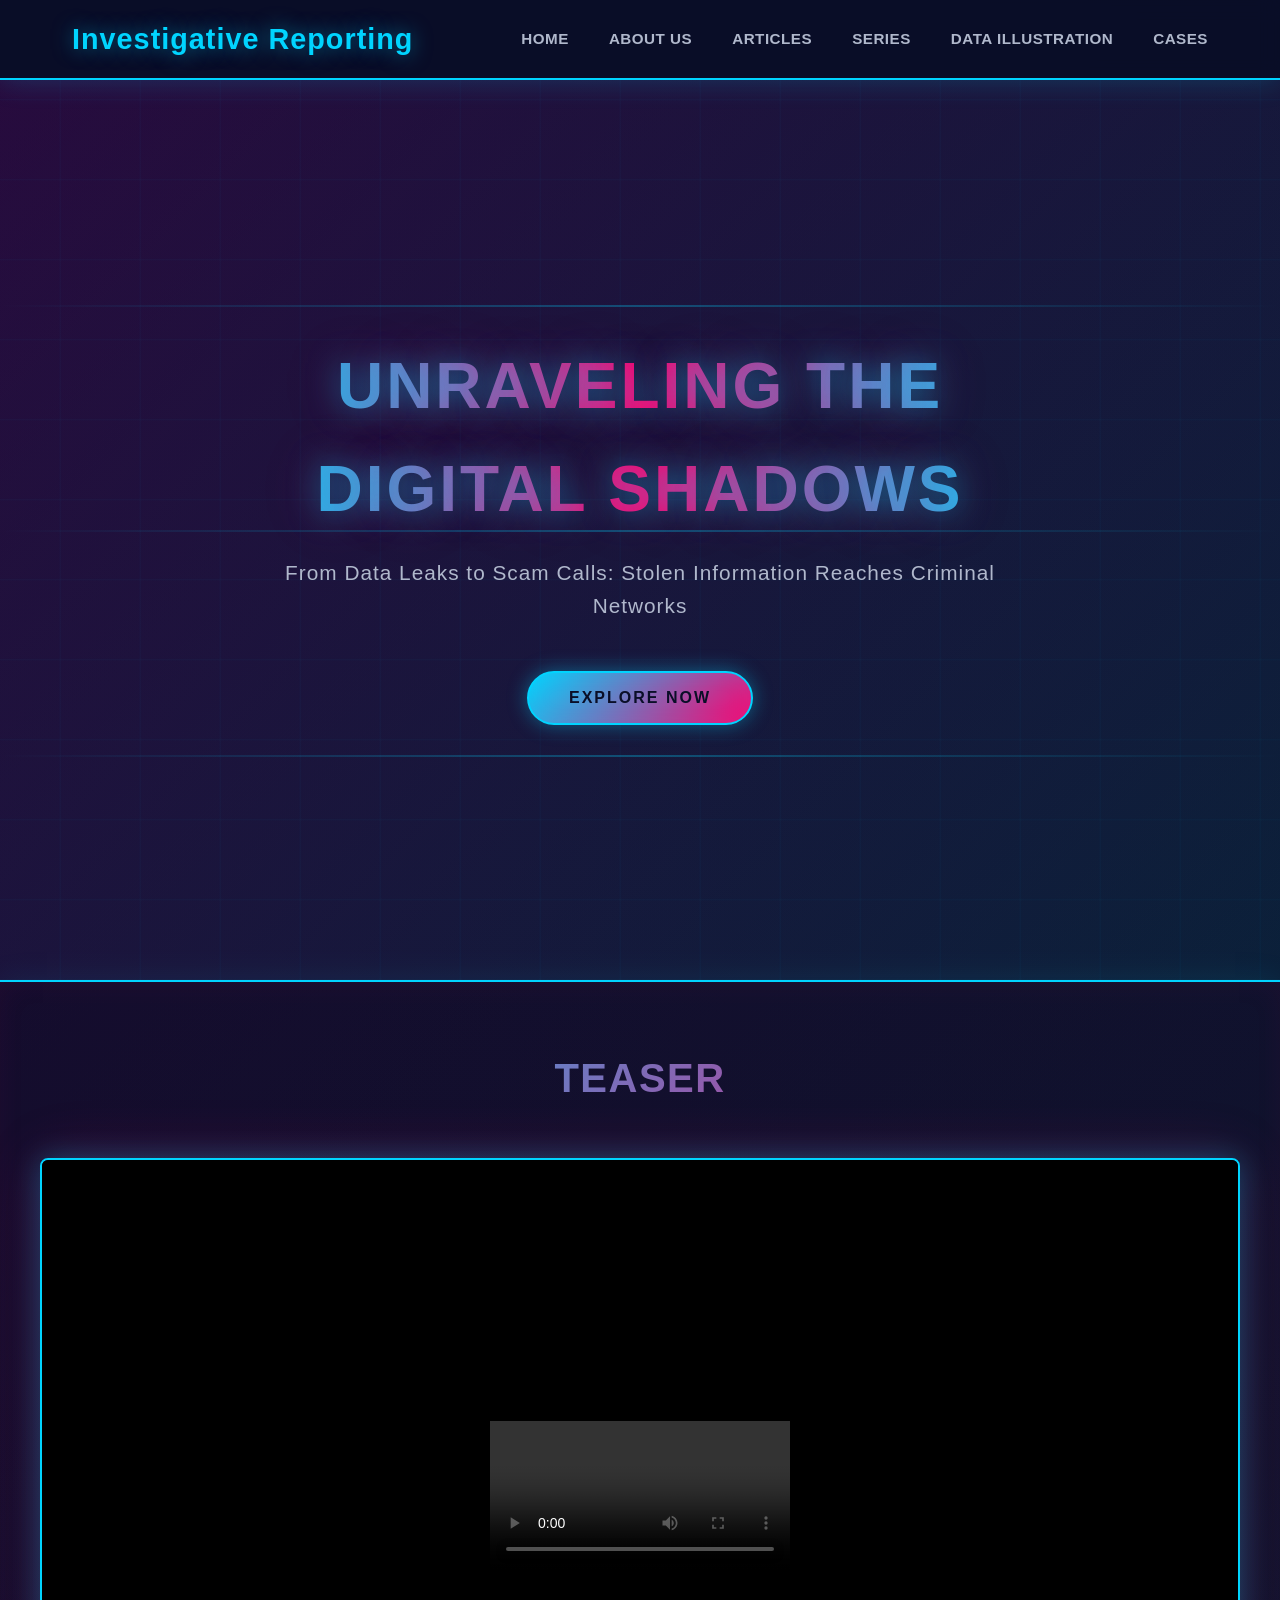
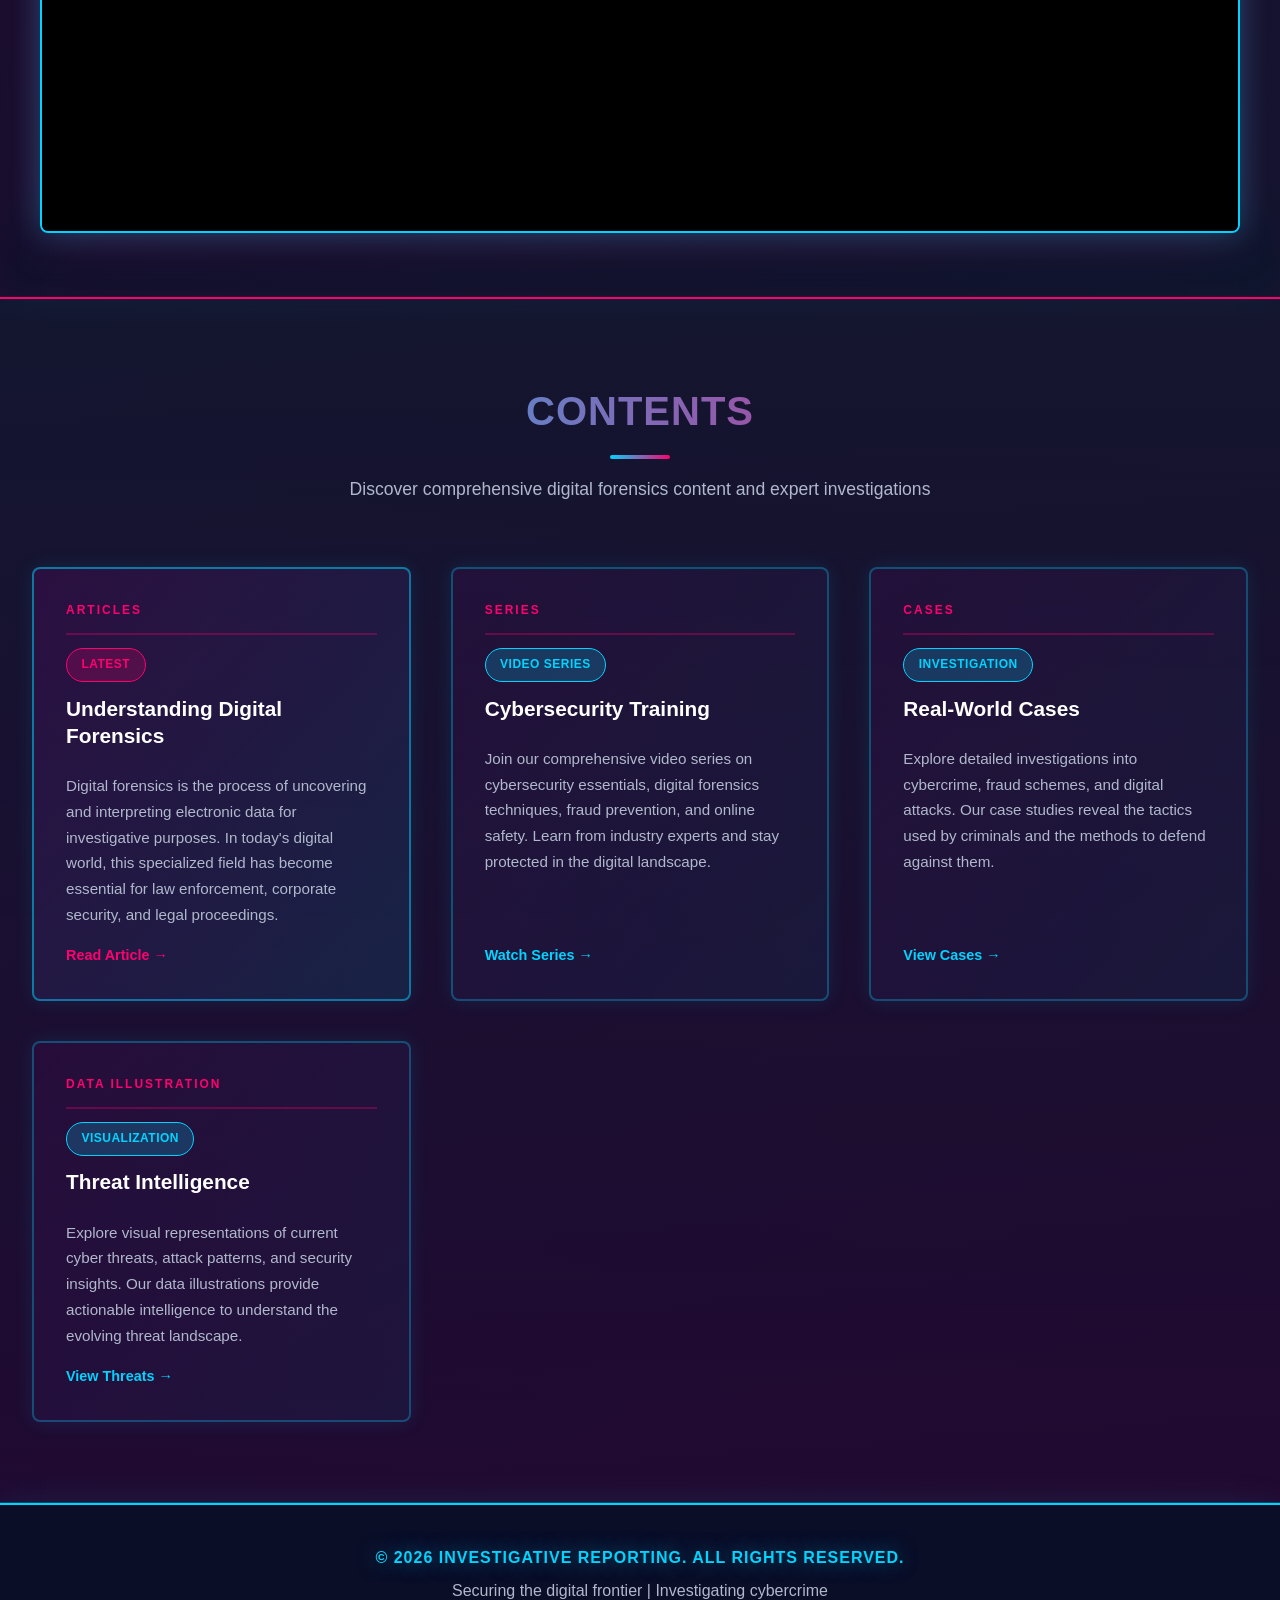
==== commit f2d688fb: "Update homepage index.html" ====
--- a/index.html
+++ b/index.html
@@ -80,7 +80,7 @@
                         <h3 class="content-title">Understanding Digital Forensics</h3>
                     </div>
                     <p class="content-description">Digital forensics is the process of uncovering and interpreting electronic data for investigative purposes. In today's digital world, this specialized field has become essential for law enforcement, corporate security, and legal proceedings.</p>
-                    <a href="article1.html" class="content-link">Read Article →</a>
+                    <a href="articles.html" class="content-link">Read Article →</a>
                 </article>
 
                 <!-- Content Card 2 -->
@@ -102,7 +102,7 @@
                         <h3 class="content-title">Real-World Cases</h3>
                     </div>
                     <p class="content-description">Explore detailed investigations into cybercrime, fraud schemes, and digital attacks. Our case studies reveal the tactics used by criminals and the methods to defend against them.</p>
-                    <a href="article1.html" class="content-link">View Cases →</a>
+                    <a href="cases.html" class="content-link">View Cases →</a>
                 </article>
 
                 <!-- Content Card 4 -->
--- a/styles.css
+++ b/styles.css
@@ -1367,6 +1367,7 @@
     color: var(--accent-cyan);
     margin-bottom: 1rem;
     font-weight: 700;
+    text-align: center;
 }
 
 .teaser-title {
@@ -1379,6 +1380,7 @@
     background-clip: text;
     text-transform: uppercase;
     letter-spacing: 1.5px;
+    text-align: center;
 }
 
 .teaser-description {
@@ -1387,6 +1389,9 @@
     line-height: 1.8;
     margin-bottom: 0;
     max-width: 600px;
+    text-align: center;
+    margin-left: auto;
+    margin-right: auto;
 }
 
 .teaser-video-wrapper {
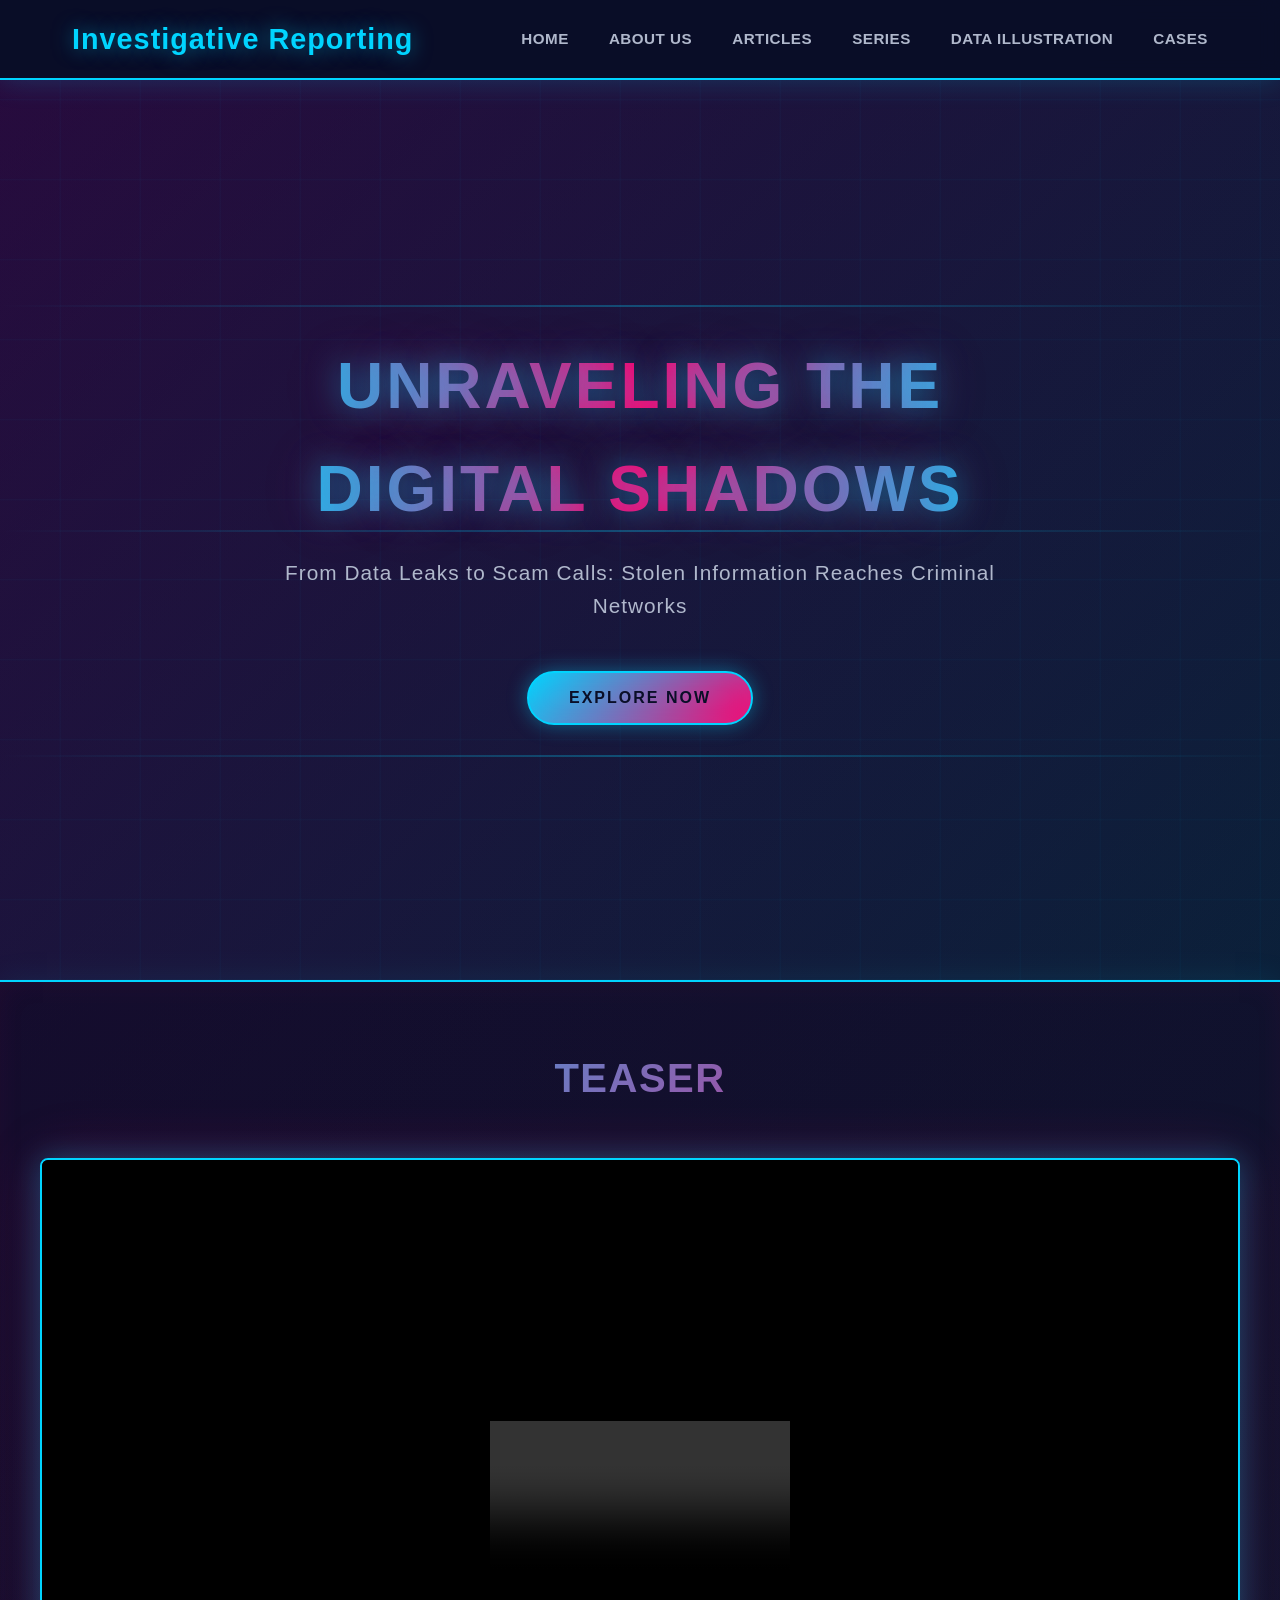
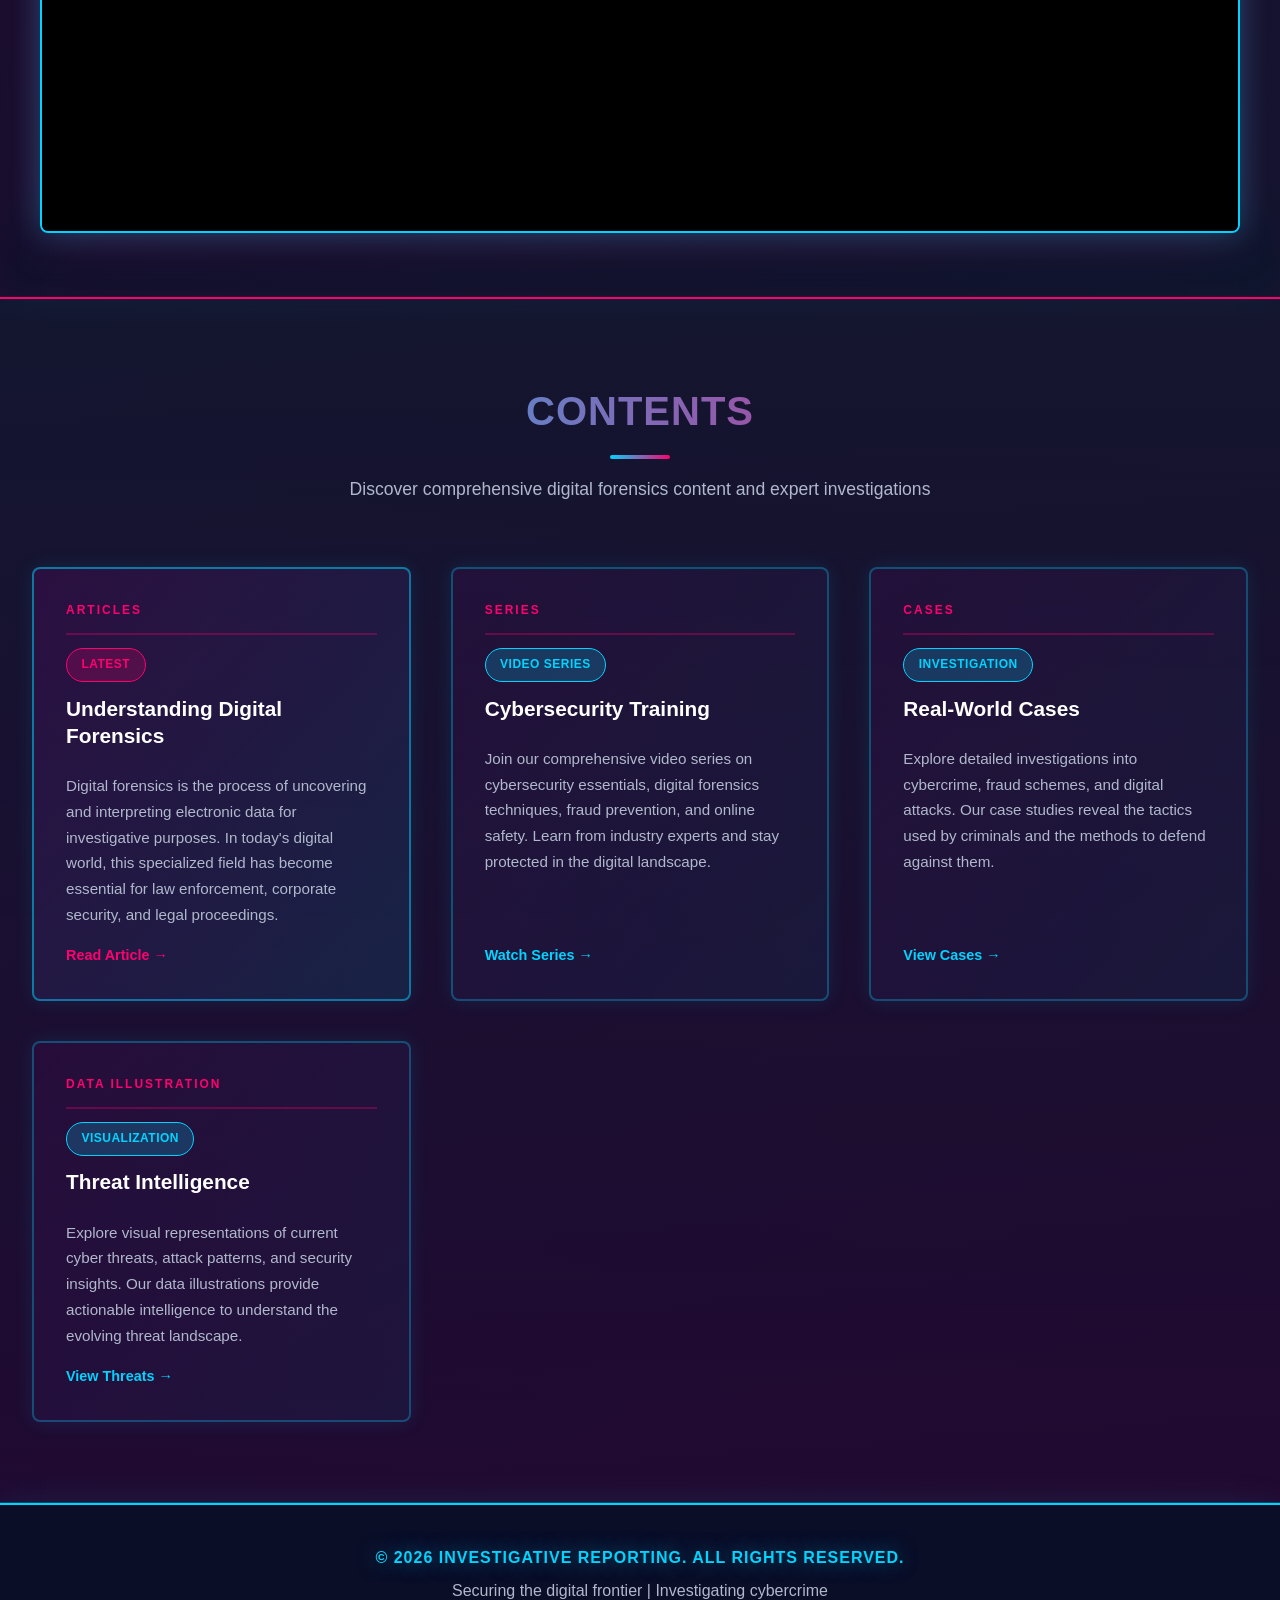
==== commit 01a92546: "Update Article 1 with correct content and image placement" ====
--- a/index.html
+++ b/index.html
@@ -23,6 +23,7 @@
                         <li><a href="article1.html" class="dropdown-link">Article 1</a></li>
                         <li><a href="article2.html" class="dropdown-link">Article 2</a></li>
                         <li><a href="article3.html" class="dropdown-link">Article 3</a></li>
+                        <li><a href="article4.html" class="dropdown-link">Article 4</a></li>
                     </ul>
                 </li>
                 <li class="nav-item"><a href="series.html" class="nav-link">Series</a></li>
@@ -59,7 +60,7 @@
                 <h2 class="teaser-title">TEASER</h2>
             </div>
             <div class="teaser-video-wrapper">
-                <iframe class="teaser-video" src="assets/teaser.mp4" allow="autoplay" allowfullscreen></iframe>
+                <iframe class="teaser-video" src="assets/teaser.mp4" autoplay="false" allowfullscreen></iframe>
             </div>
         </div>
     </section>
--- a/styles.css
+++ b/styles.css
@@ -1,5 +1,5 @@
 /* ===========================
-   DIGITAL FORENSIC HQ - CYBERPUNK THEME
+   INVESTIGATIVE REPORTING - CYBERPUNK THEME
    Professional Structure + Neon Colors
    =========================== */
 
